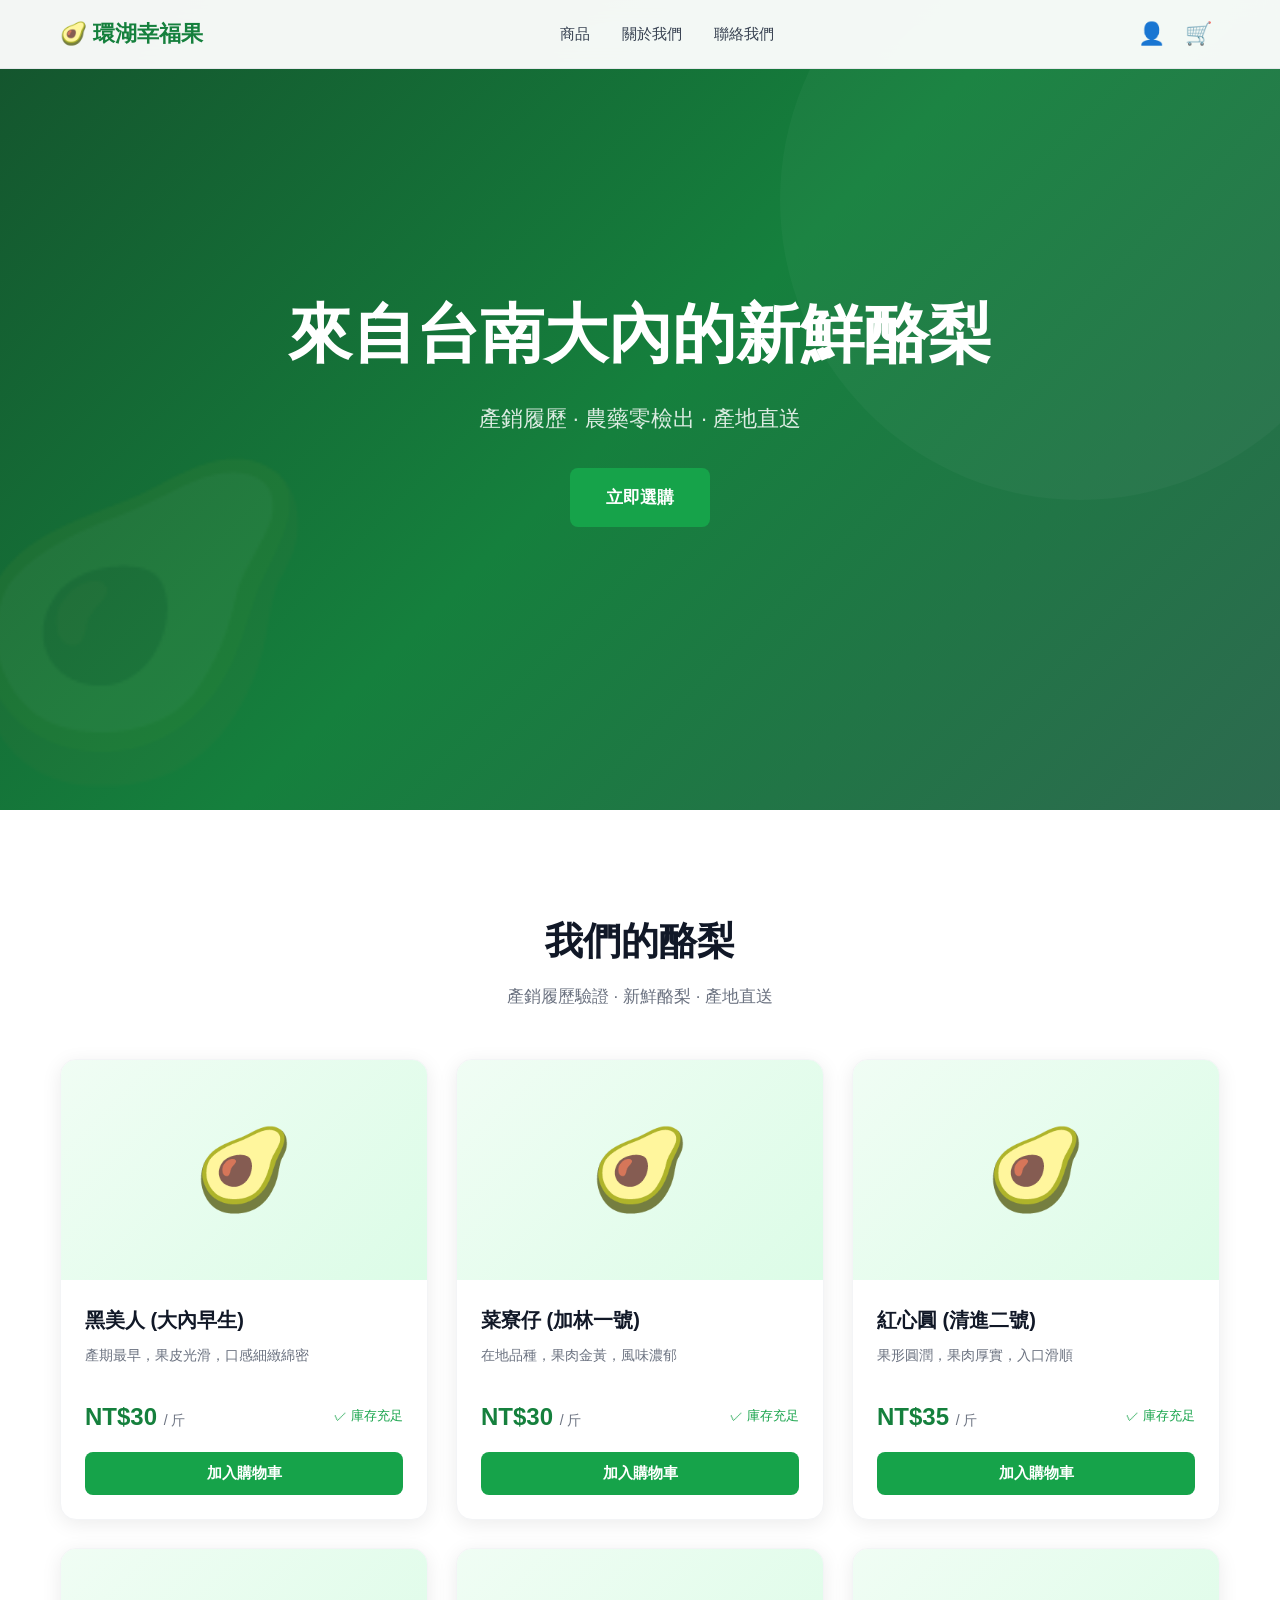
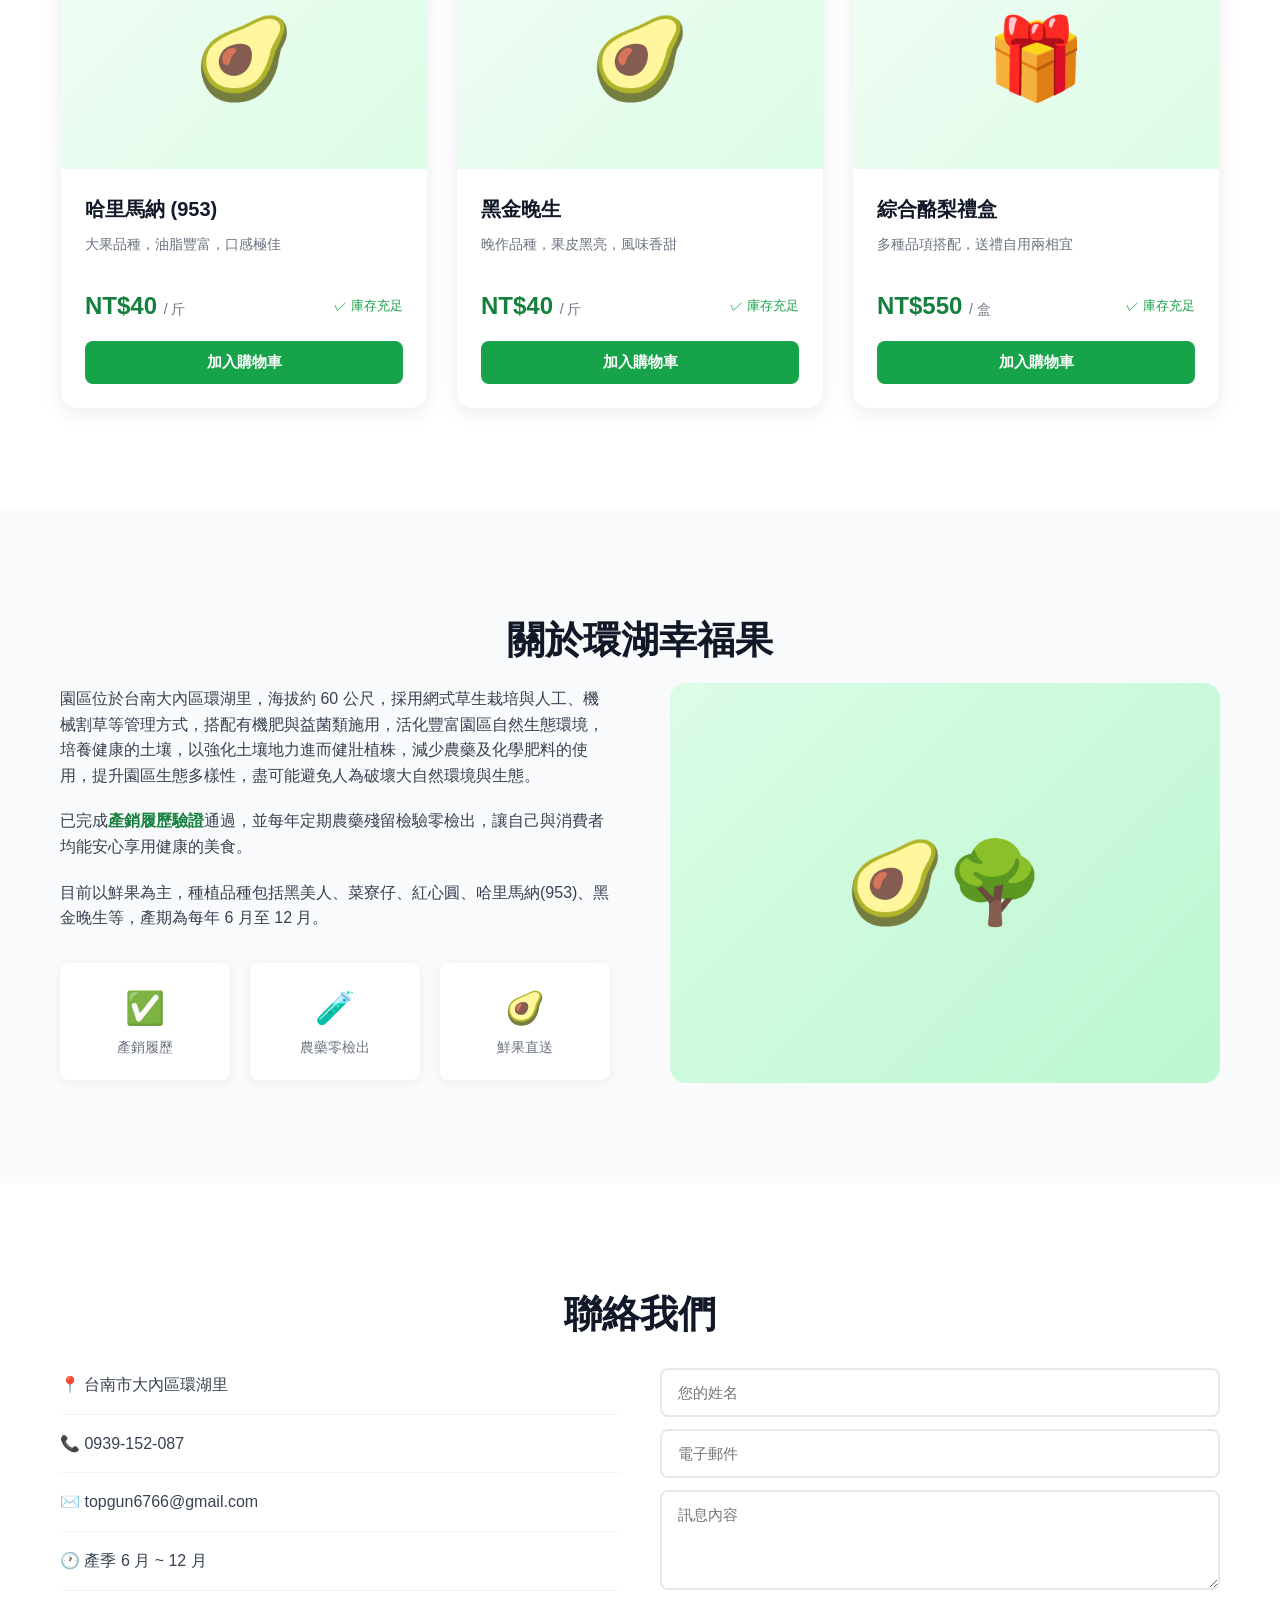
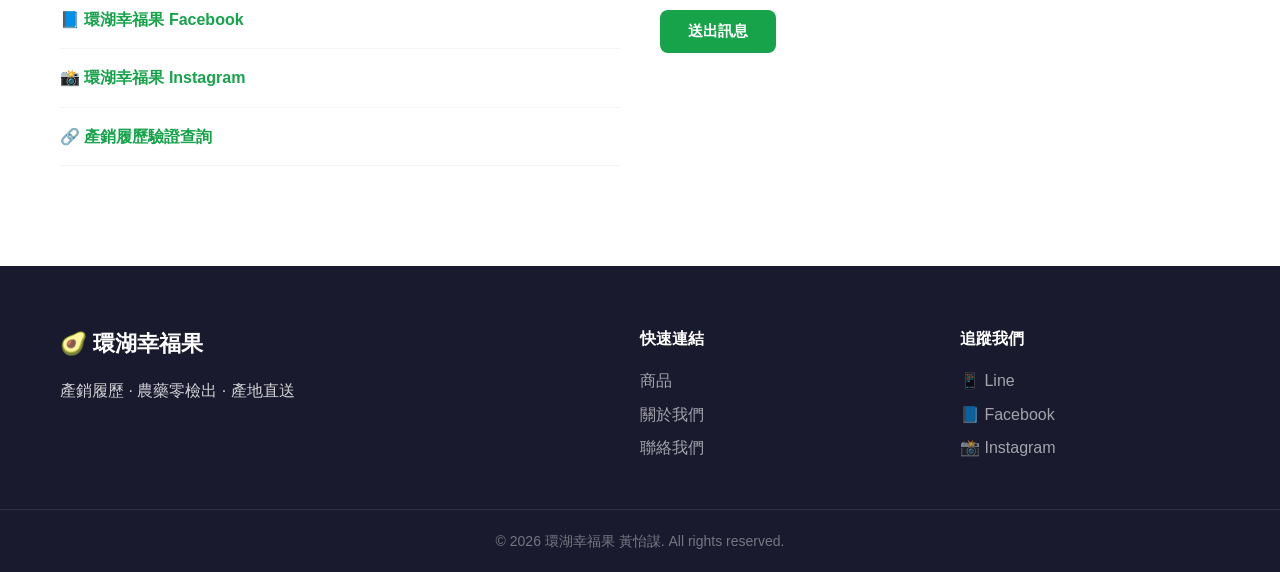
==== index.html @ c6789abb "feat: 更新農場介紹、商品、聯絡資訊" ====
<!DOCTYPE html>
<html lang="zh-TW">
<head>
  <meta charset="UTF-8">
  <meta name="viewport" content="width=device-width, initial-scale=1.0">
  <title>🥑 環湖幸福果 - 新鮮酪梨線上訂購</title>
  <link rel="stylesheet" href="css/style.css">
</head>
<body>
  <nav class="navbar">
    <div class="container nav-container">
      <a href="#" class="nav-logo">🥑 環湖幸福果</a>
      <div class="nav-links">
        <a href="#products" class="nav-link">商品</a>
        <a href="#about" class="nav-link">關於我們</a>
        <a href="#contact" class="nav-link">聯絡我們</a>
      </div>
      <div class="nav-actions">
        <button class="btn-icon" id="memberBtn" onclick="toggleMember()">👤</button>
        <button class="btn-icon cart-btn" onclick="toggleCart()">
          🛒 <span class="cart-badge" id="cartBadge">0</span>
        </button>
        <button class="btn-icon" onclick="toggleMobileMenu()" id="menuToggle">☰</button>
      </div>
    </div>
  </nav>

  <header class="hero">
    <div class="hero-overlay"></div>
    <div class="hero-content">
      <h1>來自台南大內的新鮮酪梨</h1>
      <p>產銷履歷 · 農藥零檢出 · 產地直送</p>
      <a href="#products" class="btn btn-primary btn-lg">立即選購</a>
    </div>
  </header>

  <section id="products" class="section">
    <div class="container">
      <h2 class="section-title">我們的酪梨</h2>
      <p class="section-subtitle">產銷履歷驗證 · 新鮮酪梨 · 產地直送</p>
      <div class="product-grid" id="productGrid"></div>
    </div>
  </section>

  <section id="about" class="section bg-light">
    <div class="container">
      <h2 class="section-title">關於環湖幸福果</h2>
      <div class="about-content">
        <div class="about-text">
          <p>園區位於台南大內區環湖里，海拔約 60 公尺，採用網式草生栽培與人工、機械割草等管理方式，搭配有機肥與益菌類施用，活化豐富園區自然生態環境，培養健康的土壤，以強化土壤地力進而健壯植株，減少農藥及化學肥料的使用，提升園區生態多樣性，盡可能避免人為破壞大自然環境與生態。</p>
          <p>已完成<span style="color:var(--green-700);font-weight:700;">產銷履歷驗證</span>通過，並每年定期農藥殘留檢驗零檢出，讓自己與消費者均能安心享用健康的美食。</p>
          <p>目前以鮮果為主，種植品種包括黑美人、菜寮仔、紅心圓、哈里馬納(953)、黑金晚生等，產期為每年 6 月至 12 月。</p>
          <div class="about-stats">
            <div class="stat"><span class="stat-num">✅</span><span>產銷履歷</span></div>
            <div class="stat"><span class="stat-num">🧪</span><span>農藥零檢出</span></div>
            <div class="stat"><span class="stat-num">🥑</span><span>鮮果直送</span></div>
          </div>
        </div>
        <div class="about-image">
          <div class="img-placeholder">🥑🌳</div>
        </div>
      </div>
    </div>
  </section>

  <section id="contact" class="section">
    <div class="container">
      <h2 class="section-title">聯絡我們</h2>
      <div class="contact-grid">
        <div class="contact-info">
          <div class="contact-item">📍 台南市大內區環湖里</div>
          <div class="contact-item">📞 0939-152-087</div>
          <div class="contact-item">✉️ topgun6766@gmail.com</div>
          <div class="contact-item">🕐 產季 6 月 ~ 12 月</div>
          <div class="contact-item">
            📘 <a href="https://www.facebook.com/profile.php?id=100080506146394" target="_blank" style="color:var(--green-600);text-decoration:none;font-weight:600;">環湖幸福果 Facebook</a>
          </div>
          <div class="contact-item">
            📸 <a href="https://www.instagram.com/avo.cado6766/" target="_blank" style="color:var(--green-600);text-decoration:none;font-weight:600;">環湖幸福果 Instagram</a>
          </div>
          <div class="contact-item">
            🔗 <a href="https://qrc.afa.gov.tw/blog/0501006032" target="_blank" style="color:var(--green-600);text-decoration:none;font-weight:600;">產銷履歷驗證查詢</a>
          </div>
        </div>
        <form class="contact-form" id="contactForm">
          <input type="text" placeholder="您的姓名" required>
          <input type="email" placeholder="電子郵件" required>
          <textarea placeholder="訊息內容" rows="4" required></textarea>
          <button type="submit" class="btn btn-primary">送出訊息</button>
        </form>
      </div>
    </div>
  </section>

  <footer class="footer">
    <div class="container footer-content">
      <div class="footer-brand">
        <h3>🥑 環湖幸福果</h3>
        <p>產銷履歷 · 農藥零檢出 · 產地直送</p>
      </div>
      <div class="footer-links">
        <h4>快速連結</h4>
        <a href="#products">商品</a>
        <a href="#about">關於我們</a>
        <a href="#contact">聯絡我們</a>
      </div>
      <div class="footer-social">
        <h4>追蹤我們</h4>
        <div class="social-links">
          <a href="#">📱 Line</a>
          <a href="https://www.facebook.com/profile.php?id=100080506146394" target="_blank">📘 Facebook</a>
          <a href="https://www.instagram.com/avo.cado6766/" target="_blank">📸 Instagram</a>
        </div>
      </div>
    </div>
    <div class="footer-bottom">
      <p>&copy; 2026 環湖幸福果 黃怡謀. All rights reserved.</p>
    </div>
  </footer>

  <div class="modal-overlay" id="memberModal">
    <div class="modal">
      <button class="modal-close" onclick="toggleMember()">✕</button>
      <div class="modal-tabs">
        <button class="tab-btn active" data-tab="login" onclick="switchTab('login')">登入</button>
        <button class="tab-btn" data-tab="register" onclick="switchTab('register')">註冊</button>
      </div>
      <form id="loginForm" class="tab-content active" onsubmit="handleLogin(event)">
        <h3>會員登入</h3>
        <input type="email" placeholder="電子郵件" required>
        <input type="password" placeholder="密碼" required>
        <button type="submit" class="btn btn-primary">登入</button>
      </form>
      <form id="registerForm" class="tab-content" onsubmit="handleRegister(event)">
        <h3>註冊新會員</h3>
        <input type="text" placeholder="暱稱" required>
        <input type="email" placeholder="電子郵件" required>
        <input type="password" placeholder="密碼 (至少 6 碼)" minlength="6" required>
        <input type="password" placeholder="確認密碼" required>
        <button type="submit" class="btn btn-primary">註冊</button>
      </form>
    </div>
  </div>

  <div class="modal-overlay" id="cartModal">
    <div class="modal modal-lg">
      <button class="modal-close" onclick="toggleCart()">✕</button>
      <h2>🛒 購物車</h2>
      <div id="cartContent">
        <div class="cart-empty">購物車是空的，快去選購吧！</div>
      </div>
    </div>
  </div>

  <div class="modal-overlay" id="checkoutModal">
    <div class="modal modal-lg">
      <button class="modal-close" onclick="toggleCheckout()">✕</button>
      <h2>📋 填寫訂購資料</h2>
      <form id="checkoutForm" onsubmit="handleCheckout(event)">
        <div class="form-group">
          <label>收件人姓名</label>
          <input type="text" id="checkoutName" required>
        </div>
        <div class="form-group">
          <label>聯絡電話</label>
          <input type="tel" id="checkoutPhone" required>
        </div>
        <div class="form-group">
          <label>電子郵件</label>
          <input type="email" id="checkoutEmail" required>
        </div>
        <div class="form-group">
          <label>收件地址</label>
          <input type="text" id="checkoutAddress" required>
        </div>
        <div class="form-group">
          <label>配送備註</label>
          <textarea id="checkoutNote" rows="3" placeholder="例如：希望上午送達、管理室代收等"></textarea>
        </div>
        <div class="form-group">
          <label>付款方式</label>
          <select id="checkoutPayment" required>
            <option value="">請選擇付款方式</option>
            <option value="linepay">Line Pay</option>
            <option value="credit">信用卡</option>
            <option value="transfer">銀行轉帳</option>
            <option value="cod">貨到付款</option>
          </select>
        </div>
        <div class="checkout-summary" id="checkoutSummary"></div>
        <button type="submit" class="btn btn-primary btn-lg" style="width:100%">確認訂單</button>
      </form>
    </div>
  </div>

  <div class="modal-overlay" id="orderModal">
    <div class="modal modal-lg">
      <button class="modal-close" onclick="toggleOrders()">✕</button>
      <h2>📦 我的訂單</h2>
      <div id="orderList"></div>
    </div>
  </div>

  <div class="toast" id="toast"></div>

  <script src="js/app.js"></script>
</body>
</html>
---- css/style.css ----
* {
  margin: 0;
  padding: 0;
  box-sizing: border-box;
}

:root {
  --green-50: #f0fdf4;
  --green-100: #dcfce7;
  --green-200: #bbf7d0;
  --green-500: #22c55e;
  --green-600: #16a34a;
  --green-700: #15803d;
  --green-800: #166534;
  --green-900: #14532d;
  --dark: #1a1a2e;
  --gray-50: #f9fafb;
  --gray-100: #f3f4f6;
  --gray-200: #e5e7eb;
  --gray-300: #d1d5db;
  --gray-500: #6b7280;
  --gray-700: #374151;
  --gray-900: #111827;
  --white: #ffffff;
  --shadow: 0 4px 20px rgba(0,0,0,0.08);
  --shadow-lg: 0 10px 40px rgba(0,0,0,0.12);
  --radius: 16px;
  --radius-sm: 8px;
}

html { scroll-behavior: smooth; }

body {
  font-family: -apple-system, BlinkMacSystemFont, "Segoe UI", Roboto, sans-serif;
  color: var(--gray-900);
  line-height: 1.6;
  background: var(--white);
}

.container { max-width: 1200px; margin: 0 auto; padding: 0 20px; }

.btn {
  display: inline-flex;
  align-items: center;
  justify-content: center;
  gap: 8px;
  padding: 12px 28px;
  border: none;
  border-radius: var(--radius-sm);
  font-size: 15px;
  font-weight: 600;
  cursor: pointer;
  transition: all 0.2s;
  text-decoration: none;
}

.btn-primary {
  background: var(--green-600);
  color: var(--white);
}

.btn-primary:hover {
  background: var(--green-700);
  transform: translateY(-1px);
  box-shadow: 0 4px 12px rgba(22,163,74,0.3);
}

.btn-lg { padding: 16px 36px; font-size: 17px; }
.btn-sm { padding: 8px 16px; font-size: 13px; }
.btn-outline { background: transparent; border: 2px solid var(--green-600); color: var(--green-600); }
.btn-outline:hover { background: var(--green-600); color: var(--white); }
.btn-icon { background: none; border: none; font-size: 22px; cursor: pointer; padding: 8px; position: relative; }

.navbar {
  position: fixed;
  top: 0;
  width: 100%;
  background: rgba(255,255,255,0.95);
  backdrop-filter: blur(10px);
  z-index: 1000;
  border-bottom: 1px solid var(--gray-200);
}

.nav-container {
  display: flex;
  align-items: center;
  justify-content: space-between;
  height: 68px;
}

.nav-logo { font-size: 22px; font-weight: 800; color: var(--green-700); text-decoration: none; }

.nav-links { display: flex; gap: 32px; }

.nav-link {
  color: var(--gray-700);
  text-decoration: none;
  font-weight: 500;
  font-size: 15px;
  transition: color 0.2s;
}

.nav-link:hover { color: var(--green-600); }

.nav-actions { display: flex; gap: 4px; align-items: center; }

.cart-badge {
  position: absolute;
  top: 0;
  right: 0;
  background: #ef4444;
  color: white;
  font-size: 11px;
  font-weight: 700;
  width: 18px;
  height: 18px;
  border-radius: 50%;
  display: flex;
  align-items: center;
  justify-content: center;
}

#menuToggle { display: none; }

.hero {
  min-height: 90vh;
  background: linear-gradient(135deg, var(--green-900) 0%, var(--green-700) 50%, #2d6a4f 100%);
  display: flex;
  align-items: center;
  justify-content: center;
  text-align: center;
  position: relative;
  overflow: hidden;
}

.hero::before {
  content: '';
  position: absolute;
  width: 600px;
  height: 600px;
  border-radius: 50%;
  background: rgba(255,255,255,0.03);
  top: -100px;
  right: -100px;
}

.hero::after {
  content: '🥑';
  position: absolute;
  font-size: 300px;
  opacity: 0.06;
  bottom: -50px;
  left: -50px;
}

.hero-content {
  position: relative;
  z-index: 1;
  padding: 20px;
}

.hero-content h1 {
  font-size: clamp(36px, 5vw, 64px);
  color: var(--white);
  margin-bottom: 16px;
  font-weight: 800;
}

.hero-content p {
  font-size: clamp(16px, 2vw, 22px);
  color: rgba(255,255,255,0.85);
  margin-bottom: 32px;
}

.section { padding: 100px 0; }
.bg-light { background: var(--gray-50); }

.section-title {
  font-size: clamp(28px, 3vw, 40px);
  text-align: center;
  margin-bottom: 12px;
  color: var(--gray-900);
}

.section-subtitle {
  text-align: center;
  color: var(--gray-500);
  font-size: 17px;
  margin-bottom: 48px;
}

.product-grid {
  display: grid;
  grid-template-columns: repeat(auto-fill, minmax(280px, 1fr));
  gap: 28px;
}

.product-card {
  background: var(--white);
  border-radius: var(--radius);
  overflow: hidden;
  box-shadow: var(--shadow);
  transition: all 0.3s;
  border: 1px solid var(--gray-100);
}

.product-card:hover {
  transform: translateY(-6px);
  box-shadow: var(--shadow-lg);
}

.product-image {
  height: 220px;
  display: flex;
  align-items: center;
  justify-content: center;
  font-size: 80px;
  background: linear-gradient(135deg, var(--green-50), var(--green-100));
}

.product-info { padding: 24px; }

.product-name {
  font-size: 20px;
  font-weight: 700;
  margin-bottom: 8px;
}

.product-desc {
  color: var(--gray-500);
  font-size: 14px;
  margin-bottom: 12px;
  min-height: 42px;
}

.product-meta {
  display: flex;
  justify-content: space-between;
  align-items: center;
  margin-bottom: 16px;
}

.product-price {
  font-size: 24px;
  font-weight: 800;
  color: var(--green-700);
}

.product-price small { font-size: 14px; font-weight: 400; color: var(--gray-500); }

.product-stock {
  font-size: 13px;
  color: var(--gray-500);
}

.product-stock.in-stock { color: var(--green-600); }
.product-stock.low-stock { color: #f59e0b; }
.product-stock.out-of-stock { color: #ef4444; }

.about-content {
  display: grid;
  grid-template-columns: 1fr 1fr;
  gap: 60px;
  align-items: center;
}

.about-text p { font-size: 16px; color: var(--gray-700); margin-bottom: 20px; }

.about-stats {
  display: grid;
  grid-template-columns: repeat(3, 1fr);
  gap: 20px;
  margin-top: 32px;
}

.stat {
  text-align: center;
  padding: 20px;
  background: var(--white);
  border-radius: var(--radius-sm);
  box-shadow: 0 2px 8px rgba(0,0,0,0.06);
}

.stat-num {
  display: block;
  font-size: 32px;
  font-weight: 800;
  color: var(--green-600);
}

.stat span:last-child { font-size: 14px; color: var(--gray-500); }

.img-placeholder {
  width: 100%;
  height: 400px;
  background: linear-gradient(135deg, var(--green-100), var(--green-200));
  border-radius: var(--radius);
  display: flex;
  align-items: center;
  justify-content: center;
  font-size: 80px;
}

.contact-grid {
  display: grid;
  grid-template-columns: 1fr 1fr;
  gap: 40px;
}

.contact-item {
  padding: 16px 0;
  font-size: 16px;
  color: var(--gray-700);
  border-bottom: 1px solid var(--gray-100);
}

.contact-form input, .contact-form textarea, .form-group input, .form-group textarea, .form-group select {
  width: 100%;
  padding: 14px 16px;
  border: 2px solid var(--gray-200);
  border-radius: var(--radius-sm);
  font-size: 15px;
  transition: border-color 0.2s;
  font-family: inherit;
}

.contact-form input:focus, .contact-form textarea:focus,
.form-group input:focus, .form-group textarea:focus, .form-group select:focus {
  outline: none;
  border-color: var(--green-500);
}

.contact-form .btn, .contact-form input, .contact-form textarea { margin-top: 12px; }

.footer {
  background: var(--dark);
  color: rgba(255,255,255,0.8);
  padding: 60px 0 0;
}

.footer-content {
  display: grid;
  grid-template-columns: 2fr 1fr 1fr;
  gap: 60px;
  padding-bottom: 40px;
}

.footer h3, .footer h4 { color: var(--white); margin-bottom: 16px; }
.footer-brand h3 { font-size: 22px; }
.footer-links a, .social-links a {
  display: block;
  color: rgba(255,255,255,0.6);
  text-decoration: none;
  margin-bottom: 8px;
  transition: color 0.2s;
}
.footer-links a:hover, .social-links a:hover { color: var(--green-400); }

.footer-bottom {
  border-top: 1px solid rgba(255,255,255,0.1);
  padding: 20px 0;
  text-align: center;
  font-size: 14px;
  color: rgba(255,255,255,0.4);
}

.modal-overlay {
  display: none;
  position: fixed;
  inset: 0;
  background: rgba(0,0,0,0.5);
  z-index: 2000;
  align-items: center;
  justify-content: center;
  padding: 20px;
  backdrop-filter: blur(4px);
}

.modal-overlay.active { display: flex; }

.modal {
  background: var(--white);
  border-radius: var(--radius);
  padding: 40px;
  width: 100%;
  max-width: 440px;
  position: relative;
  max-height: 90vh;
  overflow-y: auto;
  animation: modalIn 0.3s ease;
}

.modal-lg { max-width: 600px; }

@keyframes modalIn {
  from { opacity: 0; transform: scale(0.95) translateY(20px); }
  to { opacity: 1; transform: scale(1) translateY(0); }
}

.modal-close {
  position: absolute;
  top: 16px;
  right: 16px;
  background: none;
  border: none;
  font-size: 20px;
  cursor: pointer;
  color: var(--gray-500);
  padding: 8px;
}

.modal-tabs { display: flex; gap: 0; margin-bottom: 24px; border-bottom: 2px solid var(--gray-200); }

.tab-btn {
  flex: 1;
  padding: 12px;
  border: none;
  background: none;
  font-size: 15px;
  font-weight: 600;
  color: var(--gray-500);
  cursor: pointer;
  transition: all 0.2s;
}

.tab-btn.active { color: var(--green-600); box-shadow: inset 0 -2px 0 var(--green-600); }

.tab-content { display: none; }
.tab-content.active { display: block; }
.tab-content h3 { margin-bottom: 20px; }
.tab-content input { width: 100%; padding: 12px 16px; margin-bottom: 12px; border: 2px solid var(--gray-200); border-radius: var(--radius-sm); font-size: 15px; }
.tab-content input:focus { outline: none; border-color: var(--green-500); }
.tab-content .btn { width: 100%; margin-top: 8px; }

.cart-item {
  display: flex;
  align-items: center;
  gap: 16px;
  padding: 16px 0;
  border-bottom: 1px solid var(--gray-100);
}

.cart-item-emoji { font-size: 36px; }

.cart-item-info { flex: 1; }

.cart-item-name { font-weight: 600; font-size: 16px; }

.cart-item-price { color: var(--green-700); font-weight: 700; }

.cart-item-actions {
  display: flex;
  align-items: center;
  gap: 8px;
}

.qty-btn {
  width: 32px;
  height: 32px;
  border: 1px solid var(--gray-200);
  background: var(--white);
  border-radius: 50%;
  font-size: 16px;
  cursor: pointer;
  display: flex;
  align-items: center;
  justify-content: center;
  transition: all 0.2s;
}

.qty-btn:hover { background: var(--gray-100); }

.qty-num { font-weight: 600; width: 32px; text-align: center; }

.cart-total {
  display: flex;
  justify-content: space-between;
  align-items: center;
  padding: 20px 0;
  font-size: 20px;
  font-weight: 700;
}

.cart-total span:last-child { color: var(--green-700); }

.cart-empty {
  text-align: center;
  padding: 60px 20px;
  color: var(--gray-500);
  font-size: 17px;
}

#cartContent .btn { width: 100%; margin-top: 12px; }

.form-group { margin-bottom: 16px; }
.form-group label { display: block; margin-bottom: 6px; font-weight: 600; font-size: 14px; color: var(--gray-700); }

.checkout-summary {
  background: var(--gray-50);
  padding: 20px;
  border-radius: var(--radius-sm);
  margin: 20px 0;
}

.checkout-summary h4 { margin-bottom: 12px; }

.summary-row {
  display: flex;
  justify-content: space-between;
  padding: 6px 0;
  font-size: 15px;
}

.summary-row.total {
  border-top: 2px solid var(--gray-200);
  margin-top: 8px;
  padding-top: 12px;
  font-weight: 700;
  font-size: 18px;
}

.order-card {
  border: 1px solid var(--gray-200);
  border-radius: var(--radius-sm);
  padding: 20px;
  margin-bottom: 16px;
}

.order-header {
  display: flex;
  justify-content: space-between;
  align-items: center;
  margin-bottom: 12px;
}

.order-id { font-weight: 700; font-size: 14px; color: var(--gray-500); }

.order-status {
  font-size: 13px;
  padding: 4px 12px;
  border-radius: 20px;
  font-weight: 600;
}

.order-status.pending { background: #fef3c7; color: #92400e; }
.order-status.confirmed { background: #dbeafe; color: #1e40af; }
.order-status.shipped { background: #e0e7ff; color: #3730a3; }
.order-status.delivered { background: #dcfce7; color: #166534; }
.order-status.cancelled { background: #fee2e2; color: #991b1b; }

.order-items { font-size: 14px; color: var(--gray-700); margin-bottom: 8px; }
.order-total { font-weight: 700; color: var(--green-700); }
.order-date { font-size: 13px; color: var(--gray-500); }

.toast {
  position: fixed;
  bottom: 30px;
  left: 50%;
  transform: translateX(-50%) translateY(100px);
  background: var(--gray-900);
  color: var(--white);
  padding: 14px 28px;
  border-radius: var(--radius-sm);
  font-size: 15px;
  font-weight: 500;
  z-index: 3000;
  opacity: 0;
  transition: all 0.3s;
  white-space: nowrap;
}

.toast.show {
  opacity: 1;
  transform: translateX(-50%) translateY(0);
}

.user-info {
  display: flex;
  align-items: center;
  gap: 12px;
  margin-bottom: 6px;
}

.user-avatar {
  width: 36px;
  height: 36px;
  border-radius: 50%;
  background: var(--green-100);
  display: flex;
  align-items: center;
  justify-content: center;
  font-size: 18px;
}

.user-name { font-weight: 600; font-size: 14px; }

.user-actions { display: flex; gap: 8px; margin-left: 12px; }

@media (max-width: 768px) {
  .nav-links { display: none; }
  #menuToggle { display: block; }
  .nav-links.open {
    display: flex;
    flex-direction: column;
    position: absolute;
    top: 68px;
    left: 0;
    right: 0;
    background: var(--white);
    padding: 20px;
    border-bottom: 1px solid var(--gray-200);
    box-shadow: var(--shadow);
  }
  .about-content, .contact-grid, .footer-content { grid-template-columns: 1fr; }
  .about-image { order: -1; }
  .img-placeholder { height: 250px; }
  .modal { padding: 24px; }
}
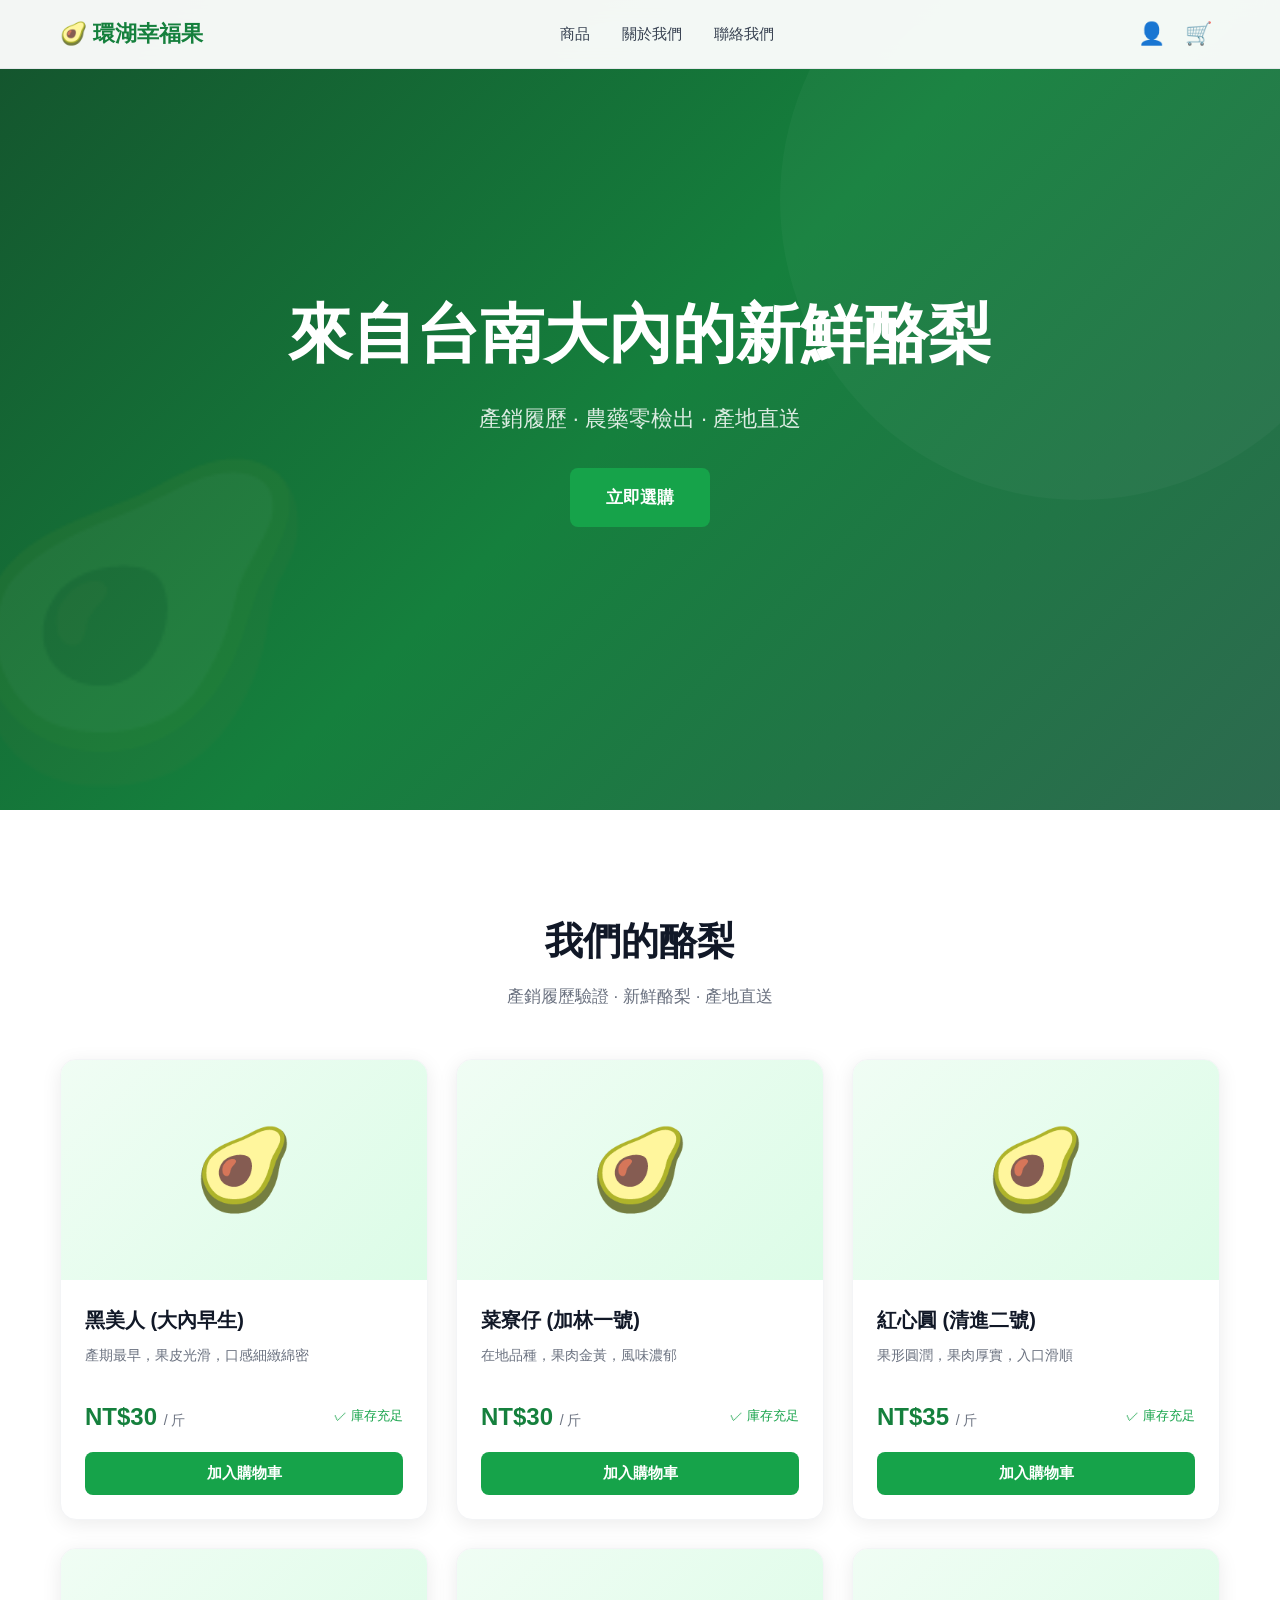
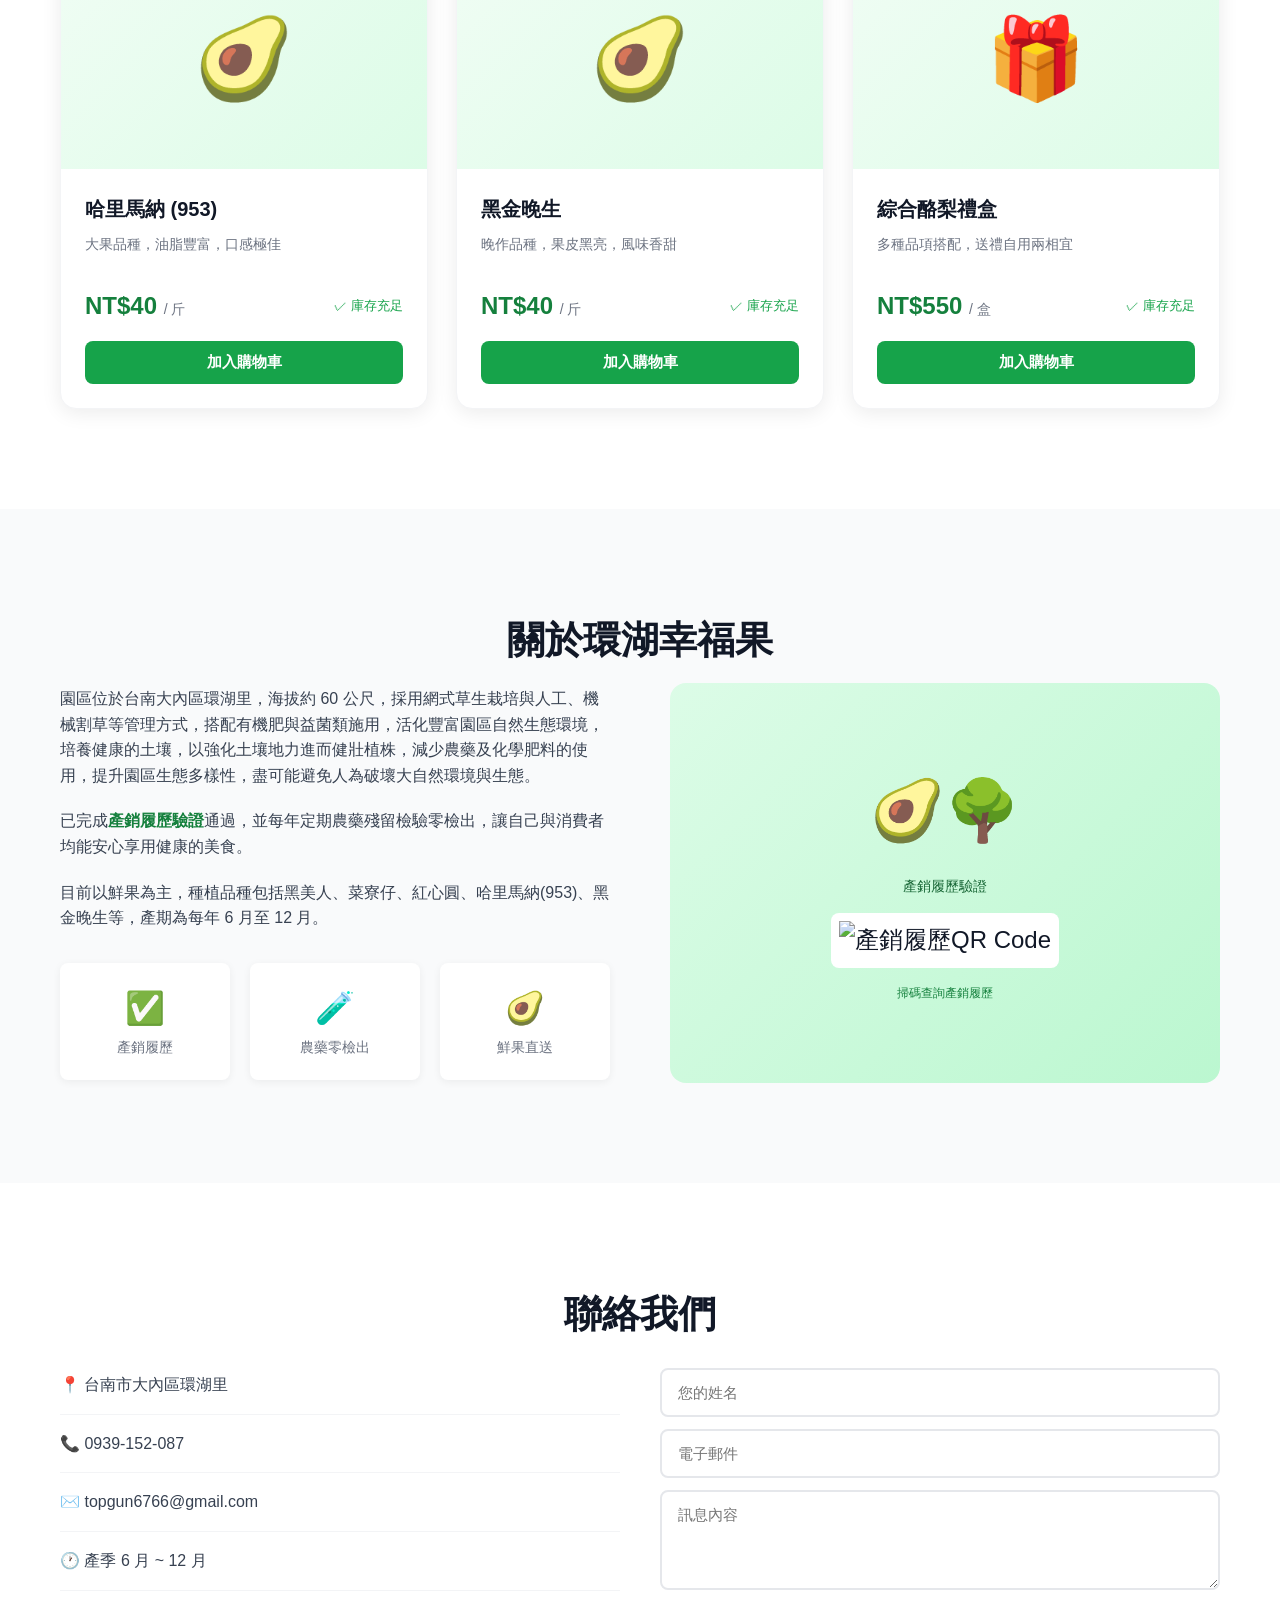
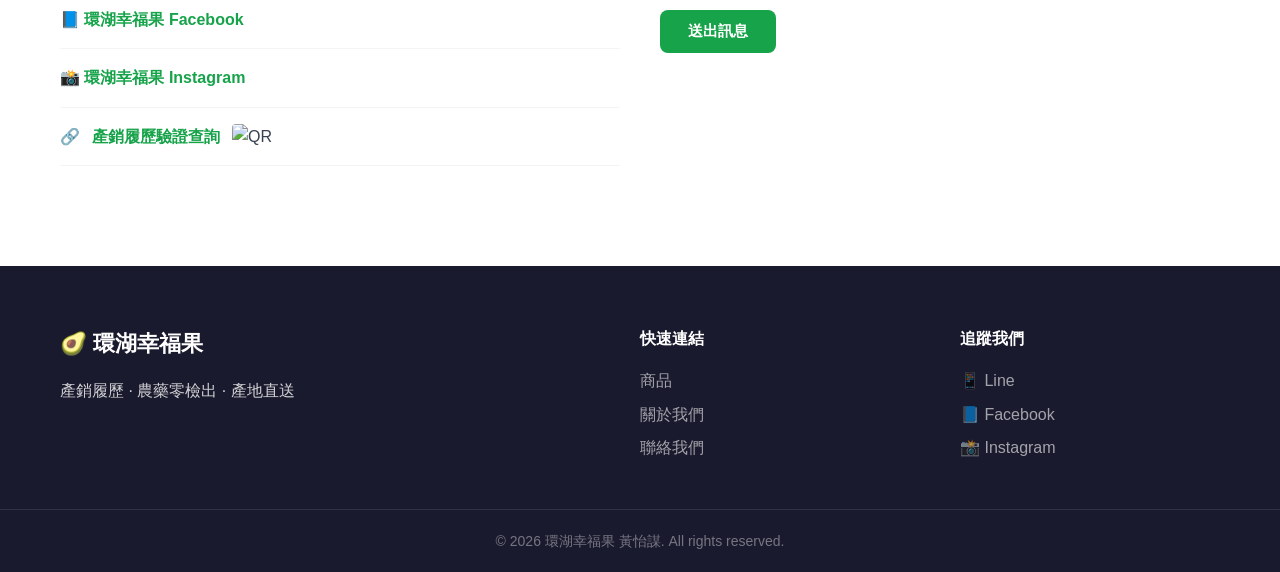
==== commit 91e0ad42: "feat: 加入產銷履歷 QR Code" ====
--- a/index.html
+++ b/index.html
@@ -57,7 +57,12 @@
           </div>
         </div>
         <div class="about-image">
-          <div class="img-placeholder">🥑🌳</div>
+          <div class="img-placeholder" style="flex-direction:column;gap:16px;font-size:24px;text-align:center;padding:20px">
+            <div style="font-size:60px">🥑🌳</div>
+            <div style="font-size:14px;color:var(--green-800)">產銷履歷驗證</div>
+            <img src="https://chart.googleapis.com/chart?cht=qr&chs=180x180&chl=https://qrc.afa.gov.tw/blog/0501006032" alt="產銷履歷QR Code" style="border-radius:8px;background:white;padding:8px">
+            <div style="font-size:12px;color:var(--green-700)">掃碼查詢產銷履歷</div>
+          </div>
         </div>
       </div>
     </div>
@@ -78,8 +83,9 @@
           <div class="contact-item">
             📸 <a href="https://www.instagram.com/avo.cado6766/" target="_blank" style="color:var(--green-600);text-decoration:none;font-weight:600;">環湖幸福果 Instagram</a>
           </div>
-          <div class="contact-item">
+          <div class="contact-item" style="display:flex;align-items:center;gap:12px;flex-wrap:wrap">
             🔗 <a href="https://qrc.afa.gov.tw/blog/0501006032" target="_blank" style="color:var(--green-600);text-decoration:none;font-weight:600;">產銷履歷驗證查詢</a>
+            <img src="https://chart.googleapis.com/chart?cht=qr&chs=60x60&chl=https://qrc.afa.gov.tw/blog/0501006032" alt="QR" style="border-radius:4px">
           </div>
         </div>
         <form class="contact-form" id="contactForm">
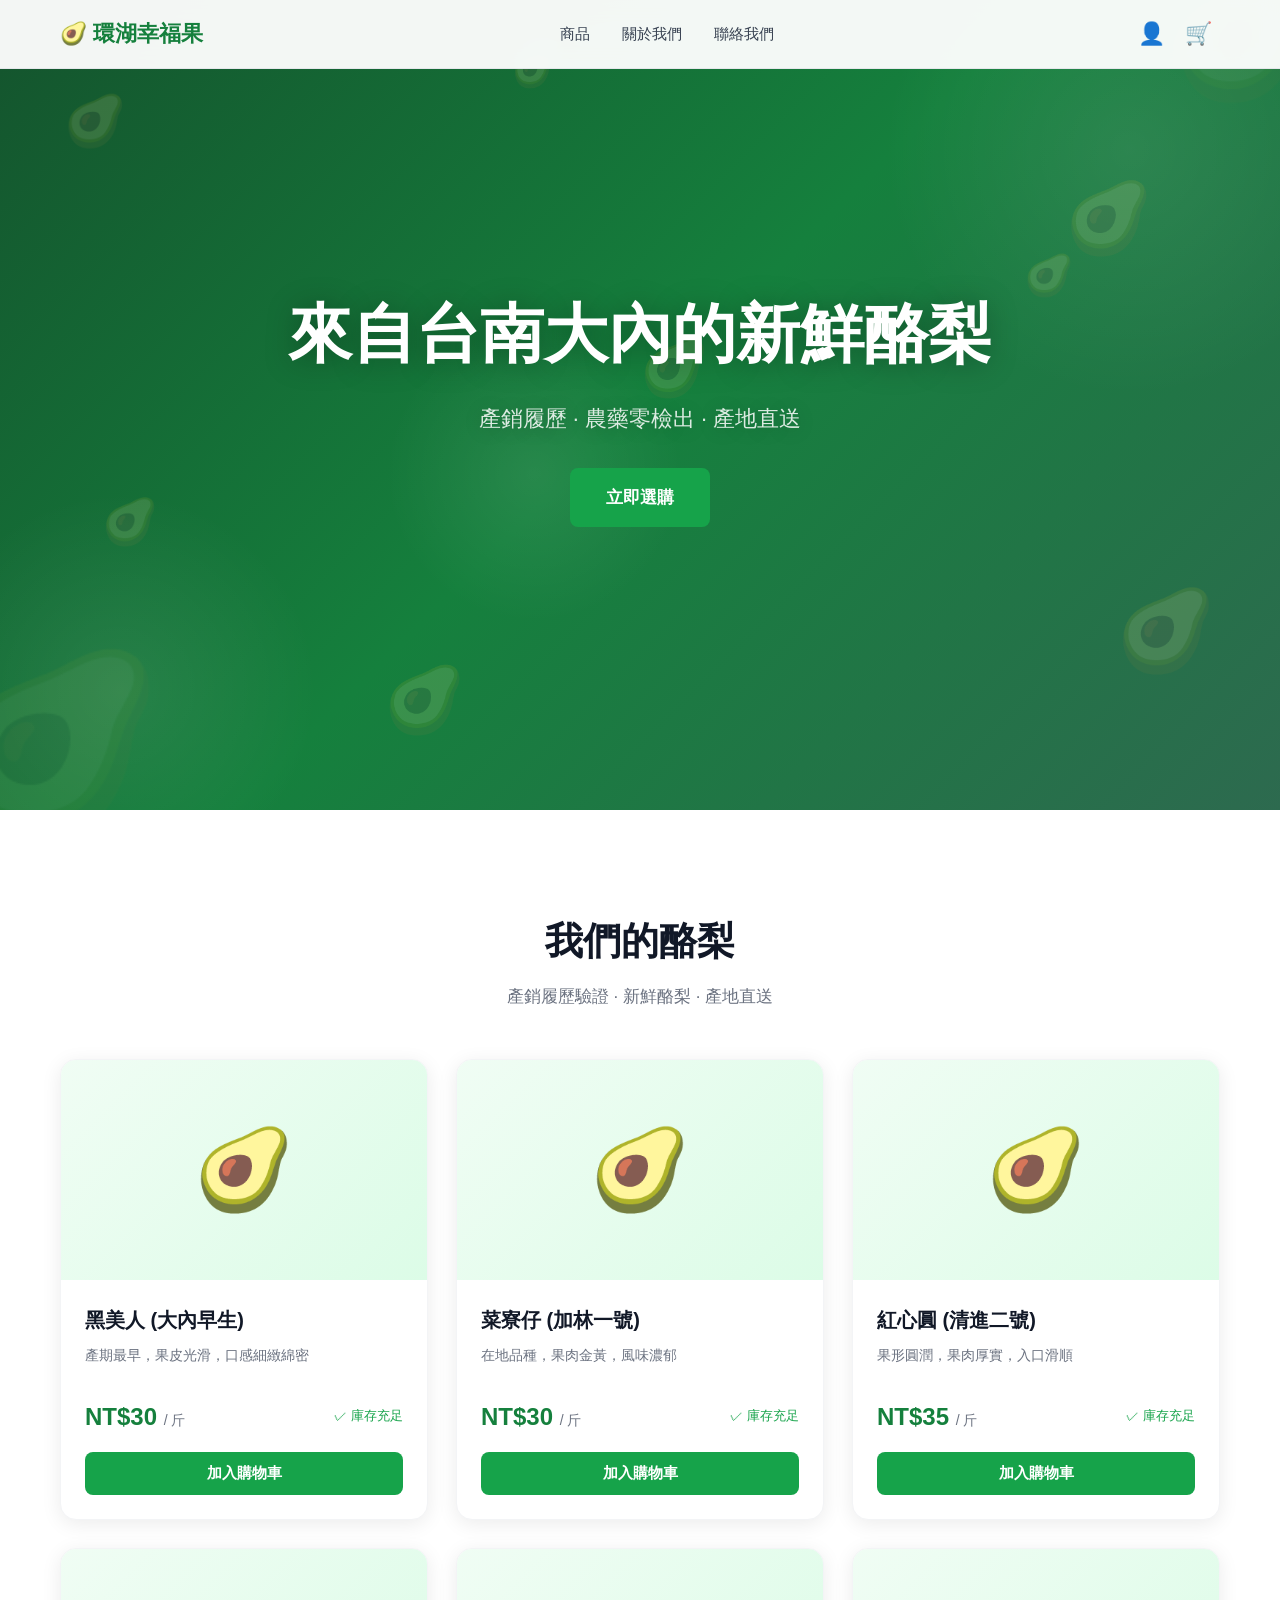
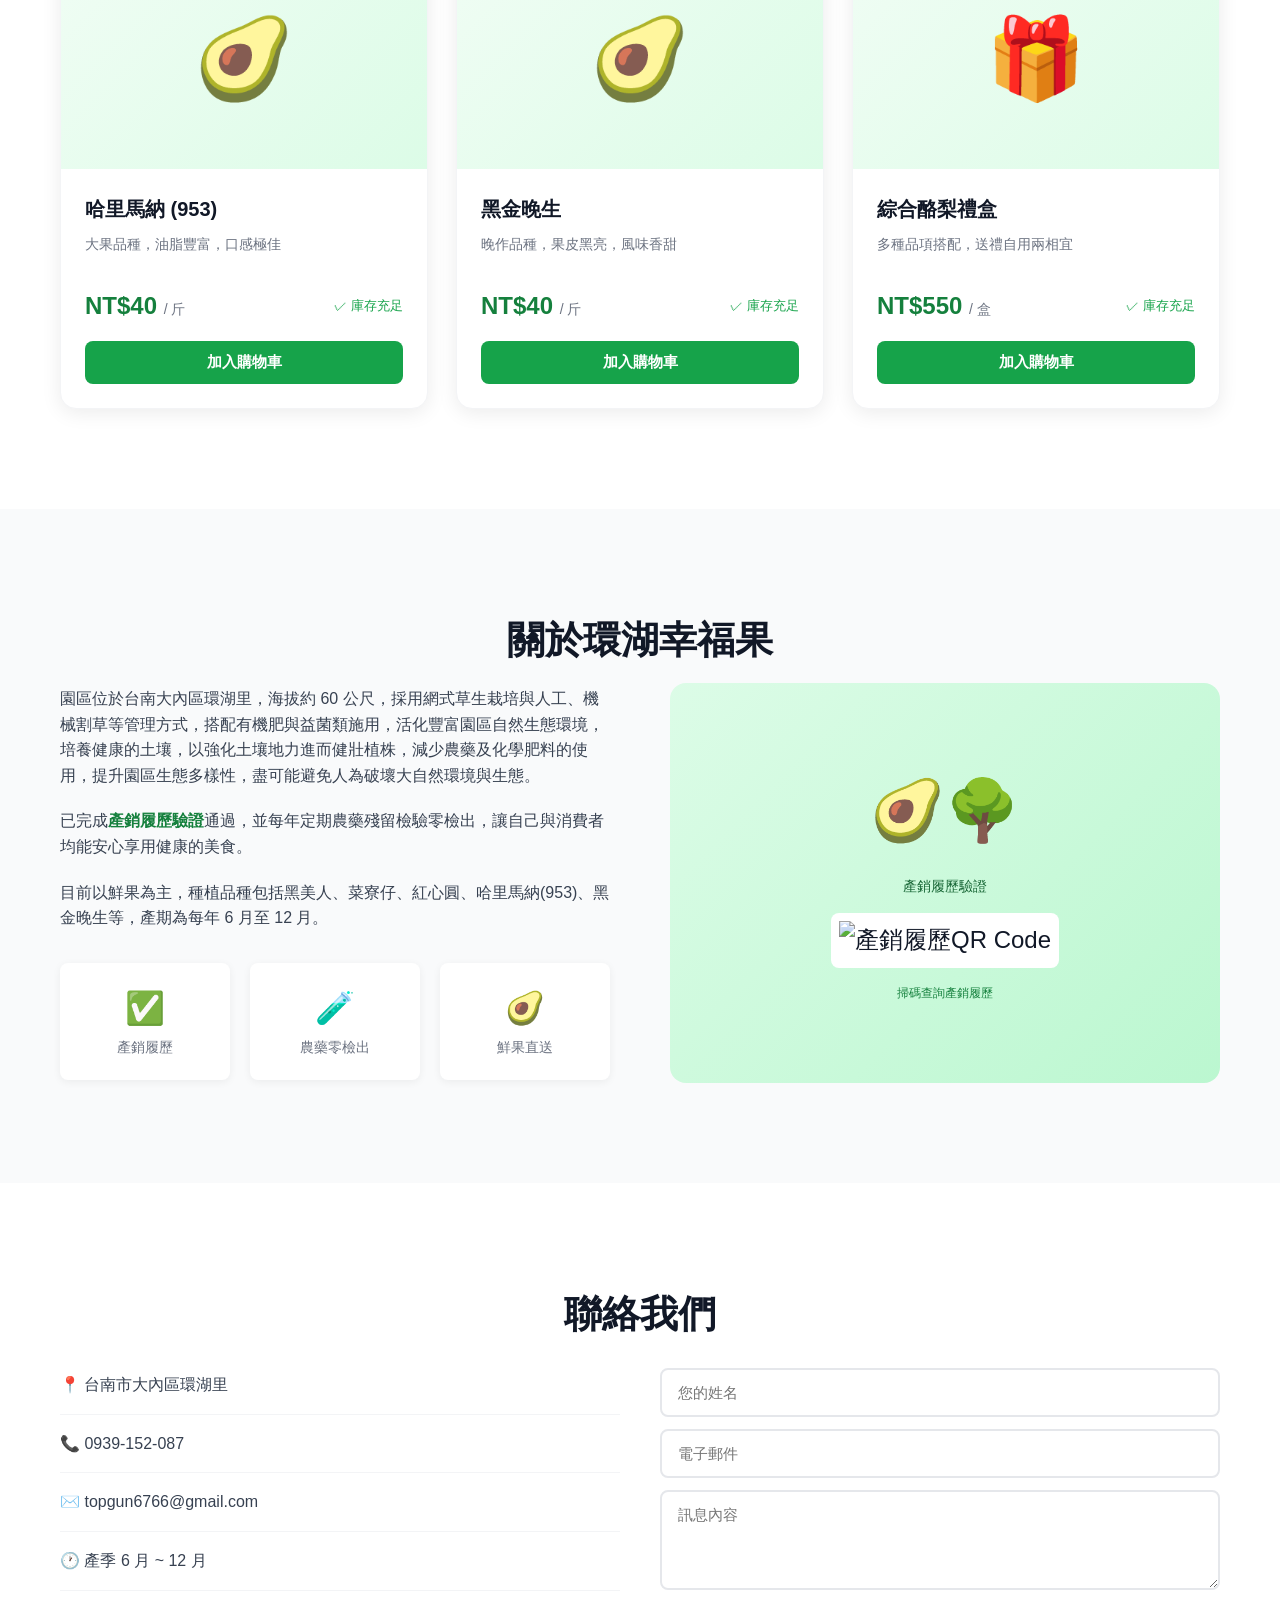
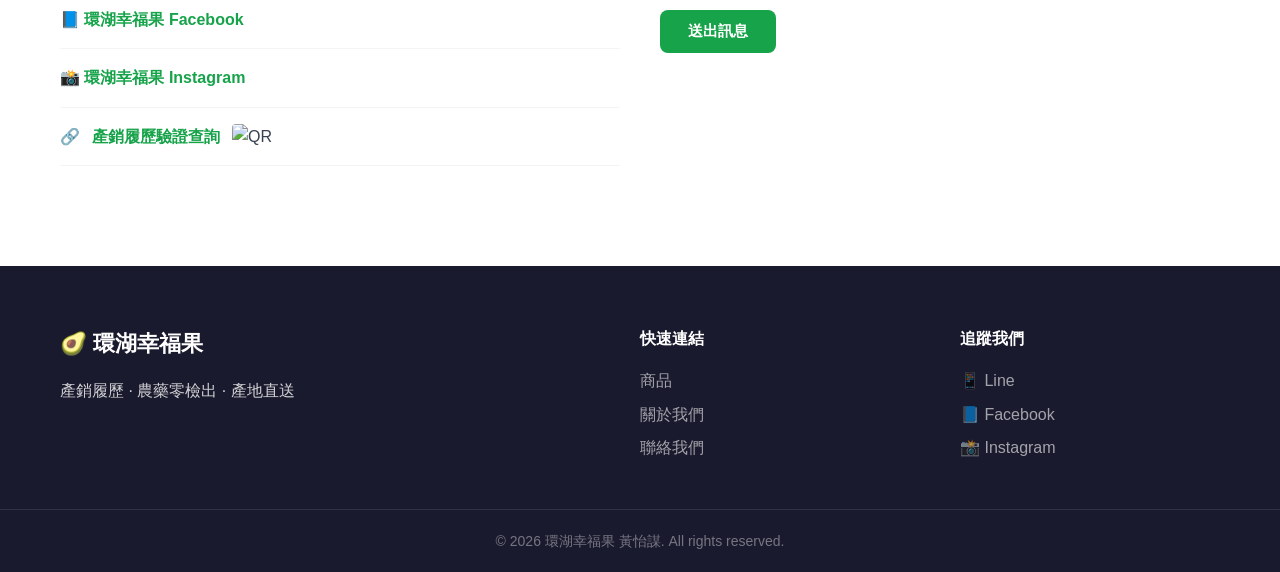
==== commit 6f9283ac: "feat: 主視覺 3D 動畫效果" ====
--- a/index.html
+++ b/index.html
@@ -26,7 +26,21 @@
   </nav>
 
   <header class="hero">
-    <div class="hero-overlay"></div>
+    <div class="hero-scene">
+      <div class="hero-float">🥑</div>
+      <div class="hero-float">🥑</div>
+      <div class="hero-float">🥑</div>
+      <div class="hero-float">🥑</div>
+      <div class="hero-float">🥑</div>
+      <div class="hero-float">🥑</div>
+      <div class="hero-float">🥑</div>
+      <div class="hero-float">🥑</div>
+      <div class="hero-glow"></div>
+      <div class="hero-glow"></div>
+      <div class="hero-glow"></div>
+      <div class="hero-main-avocado" style="bottom:-80px;left:-60px">🥑</div>
+      <div class="hero-main-avocado" style="top:-60px;right:-40px;font-size:120px;animation-duration:15s">🥑</div>
+    </div>
     <div class="hero-content">
       <h1>來自台南大內的新鮮酪梨</h1>
       <p>產銷履歷 · 農藥零檢出 · 產地直送</p>
@@ -60,7 +74,7 @@
           <div class="img-placeholder" style="flex-direction:column;gap:16px;font-size:24px;text-align:center;padding:20px">
             <div style="font-size:60px">🥑🌳</div>
             <div style="font-size:14px;color:var(--green-800)">產銷履歷驗證</div>
-            <img src="https://chart.googleapis.com/chart?cht=qr&chs=180x180&chl=https://qrc.afa.gov.tw/blog/0501006032" alt="產銷履歷QR Code" style="border-radius:8px;background:white;padding:8px">
+            <img src="https://api.qrserver.com/v1/create-qr-code/?size=180x180&data=https://qrc.afa.gov.tw/blog/0501006032" alt="產銷履歷QR Code" style="border-radius:8px;background:white;padding:8px">
             <div style="font-size:12px;color:var(--green-700)">掃碼查詢產銷履歷</div>
           </div>
         </div>
@@ -85,7 +99,7 @@
           </div>
           <div class="contact-item" style="display:flex;align-items:center;gap:12px;flex-wrap:wrap">
             🔗 <a href="https://qrc.afa.gov.tw/blog/0501006032" target="_blank" style="color:var(--green-600);text-decoration:none;font-weight:600;">產銷履歷驗證查詢</a>
-            <img src="https://chart.googleapis.com/chart?cht=qr&chs=60x60&chl=https://qrc.afa.gov.tw/blog/0501006032" alt="QR" style="border-radius:4px">
+            <img src="https://api.qrserver.com/v1/create-qr-code/?size=60x60&data=https://qrc.afa.gov.tw/blog/0501006032" alt="QR" style="border-radius:4px">
           </div>
         </div>
         <form class="contact-form" id="contactForm">
--- a/css/style.css
+++ b/css/style.css
@@ -131,32 +131,83 @@
   text-align: center;
   position: relative;
   overflow: hidden;
-}
-
-.hero::before {
-  content: '';
+  perspective: 800px;
+}
+
+.hero-scene {
   position: absolute;
-  width: 600px;
-  height: 600px;
+  inset: 0;
+  overflow: hidden;
+}
+
+.hero-float {
+  position: absolute;
+  font-size: 60px;
+  animation: float3d 8s ease-in-out infinite;
+  transform-style: preserve-3d;
+  opacity: 0.15;
+  pointer-events: none;
+}
+
+.hero-float:nth-child(1) { top: 10%; left: 5%; font-size: 50px; animation-delay: 0s; animation-duration: 9s; }
+.hero-float:nth-child(2) { top: 20%; right: 10%; font-size: 70px; animation-delay: 1s; animation-duration: 11s; }
+.hero-float:nth-child(3) { top: 60%; left: 8%; font-size: 45px; animation-delay: 2s; animation-duration: 10s; }
+.hero-float:nth-child(4) { top: 70%; right: 5%; font-size: 80px; animation-delay: 0.5s; animation-duration: 12s; }
+.hero-float:nth-child(5) { top: 40%; left: 50%; font-size: 55px; animation-delay: 1.5s; animation-duration: 8s; }
+.hero-float:nth-child(6) { top: 5%; left: 40%; font-size: 35px; animation-delay: 3s; animation-duration: 13s; }
+.hero-float:nth-child(7) { top: 80%; left: 30%; font-size: 65px; animation-delay: 2.5s; animation-duration: 10s; }
+.hero-float:nth-child(8) { top: 30%; left: 80%; font-size: 40px; animation-delay: 4s; animation-duration: 9s; }
+
+@keyframes float3d {
+  0%, 100% { transform: translateY(0) rotateX(0deg) rotateY(0deg) scale(1); }
+  25% { transform: translateY(-30px) rotateX(10deg) rotateY(20deg) scale(1.05); }
+  50% { transform: translateY(-10px) rotateX(-5deg) rotateY(40deg) scale(0.95); }
+  75% { transform: translateY(-40px) rotateX(15deg) rotateY(10deg) scale(1.02); }
+}
+
+.hero-glow {
+  position: absolute;
   border-radius: 50%;
-  background: rgba(255,255,255,0.03);
-  top: -100px;
-  right: -100px;
-}
-
-.hero::after {
-  content: '🥑';
+  background: radial-gradient(circle, rgba(255,255,255,0.08) 0%, transparent 70%);
+  animation: glowPulse 4s ease-in-out infinite;
+  pointer-events: none;
+}
+
+.hero-glow:nth-child(9) { width: 500px; height: 500px; top: -100px; right: -100px; animation-delay: 0s; }
+.hero-glow:nth-child(10) { width: 400px; height: 400px; bottom: -80px; left: -80px; animation-delay: 2s; }
+.hero-glow:nth-child(11) { width: 300px; height: 300px; top: 40%; left: 30%; animation-delay: 1s; }
+
+@keyframes glowPulse {
+  0%, 100% { opacity: 0.3; transform: scale(1); }
+  50% { opacity: 0.6; transform: scale(1.2); }
+}
+
+.hero-main-avocado {
   position: absolute;
-  font-size: 300px;
-  opacity: 0.06;
-  bottom: -50px;
-  left: -50px;
+  font-size: 180px;
+  opacity: 0.07;
+  animation: rotate3d 12s linear infinite;
+  transform-style: preserve-3d;
+  pointer-events: none;
+}
+
+@keyframes rotate3d {
+  0% { transform: rotateX(0deg) rotateY(0deg) rotateZ(0deg); }
+  33% { transform: rotateX(30deg) rotateY(120deg) rotateZ(10deg); }
+  66% { transform: rotateX(-20deg) rotateY(240deg) rotateZ(-5deg); }
+  100% { transform: rotateX(0deg) rotateY(360deg) rotateZ(0deg); }
 }
 
 .hero-content {
   position: relative;
-  z-index: 1;
+  z-index: 2;
   padding: 20px;
+  animation: heroFadeIn 1.5s ease-out;
+}
+
+@keyframes heroFadeIn {
+  from { opacity: 0; transform: translateY(30px) rotateX(-5deg); }
+  to { opacity: 1; transform: translateY(0) rotateX(0deg); }
 }
 
 .hero-content h1 {
@@ -164,12 +215,30 @@
   color: var(--white);
   margin-bottom: 16px;
   font-weight: 800;
+  text-shadow: 0 2px 30px rgba(0,0,0,0.3);
+  animation: textFloat3d 6s ease-in-out infinite;
+  transform-style: preserve-3d;
+}
+
+@keyframes textFloat3d {
+  0%, 100% { transform: translateY(0) scale(1); }
+  50% { transform: translateY(-8px) scale(1.02); }
 }
 
 .hero-content p {
   font-size: clamp(16px, 2vw, 22px);
   color: rgba(255,255,255,0.85);
   margin-bottom: 32px;
+  text-shadow: 0 2px 20px rgba(0,0,0,0.2);
+}
+
+.hero-content .btn {
+  animation: btnEntrance 1s ease-out 0.5s both;
+}
+
+@keyframes btnEntrance {
+  from { opacity: 0; transform: translateY(20px); }
+  to { opacity: 1; transform: translateY(0); }
 }
 
 .section { padding: 100px 0; }
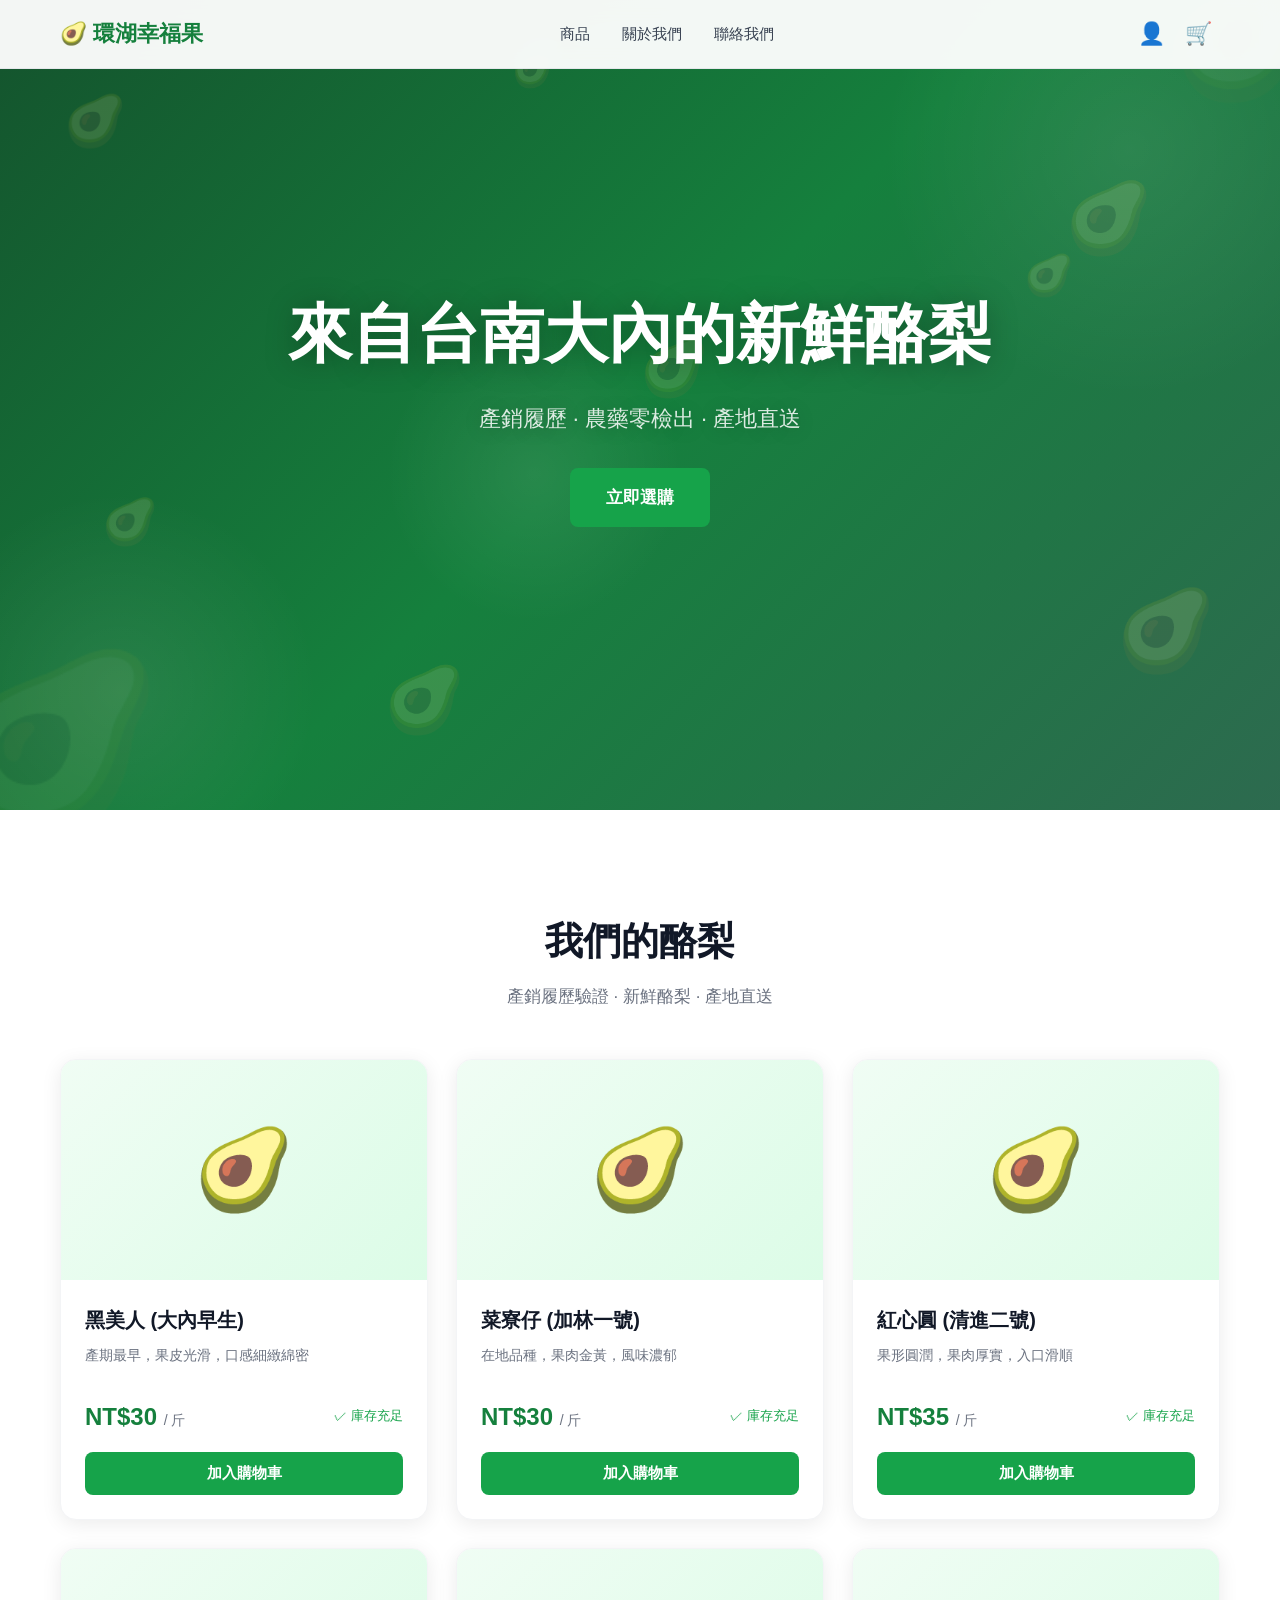
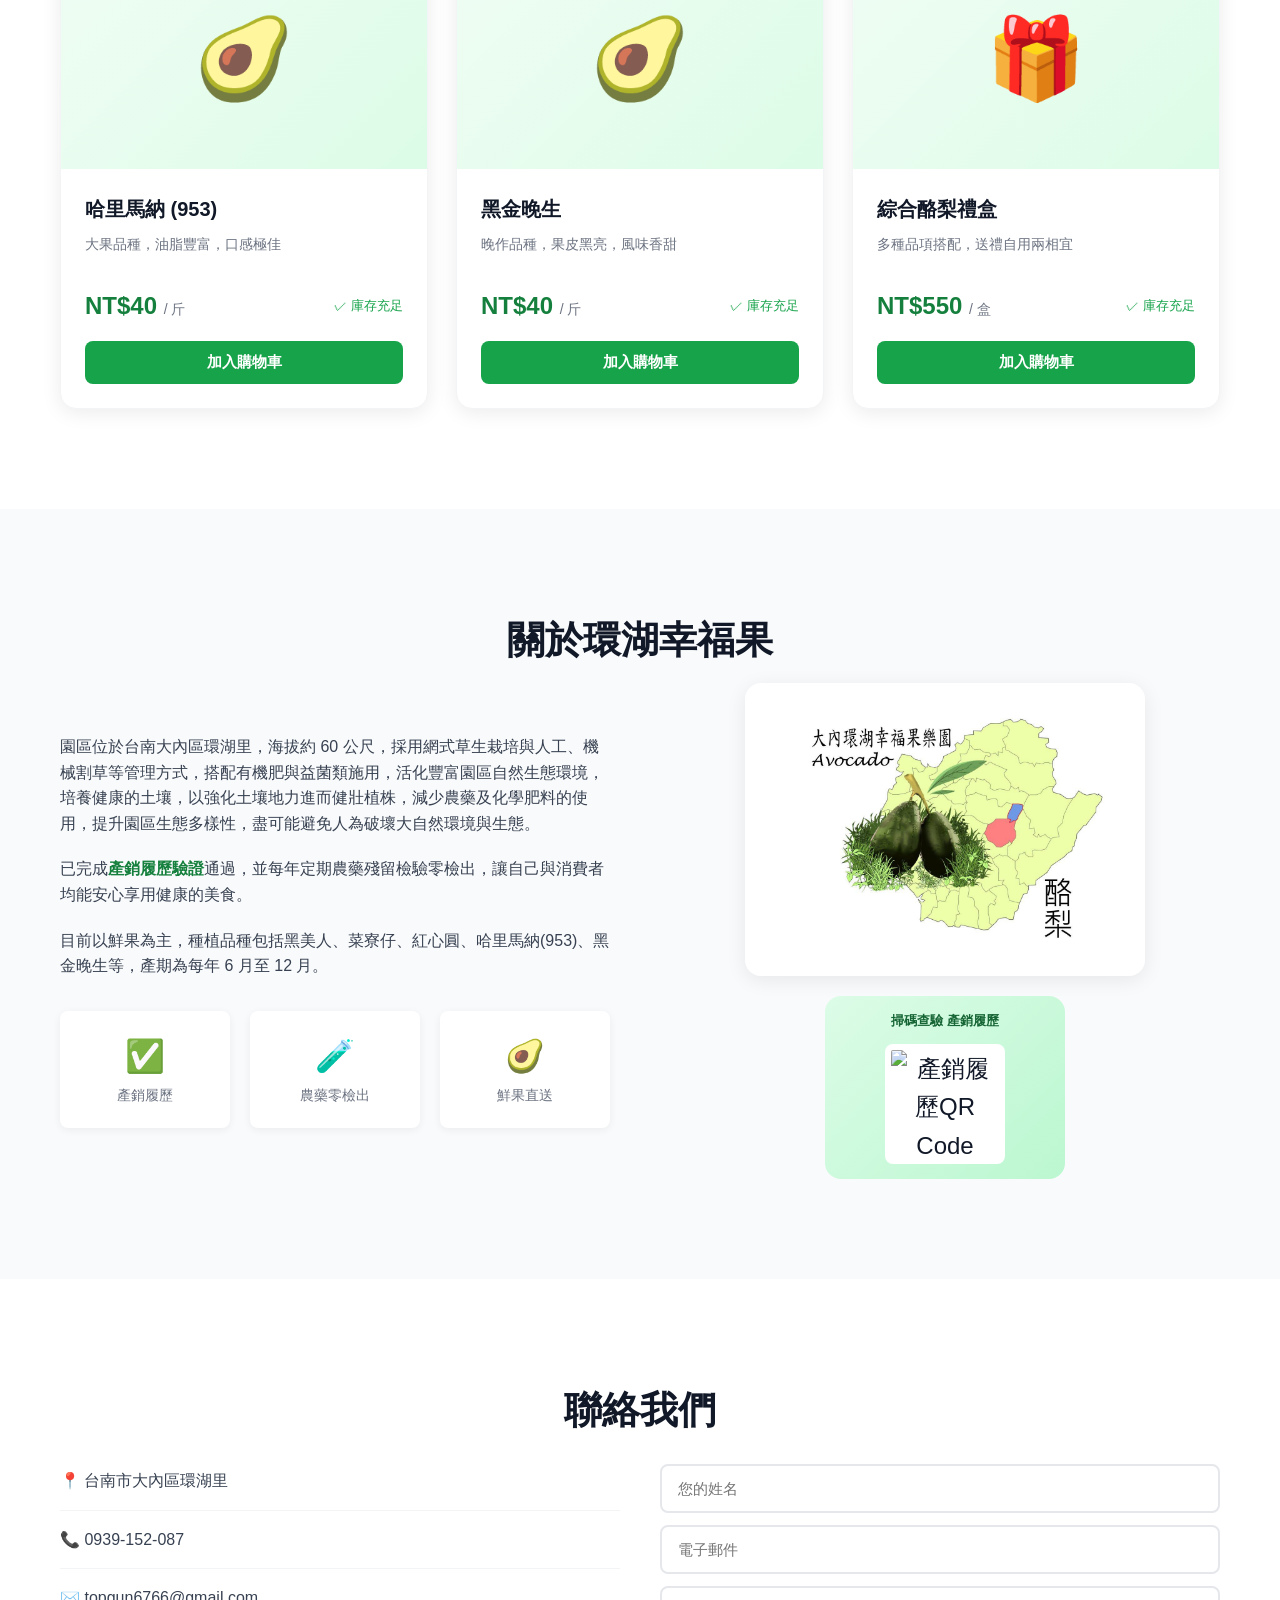
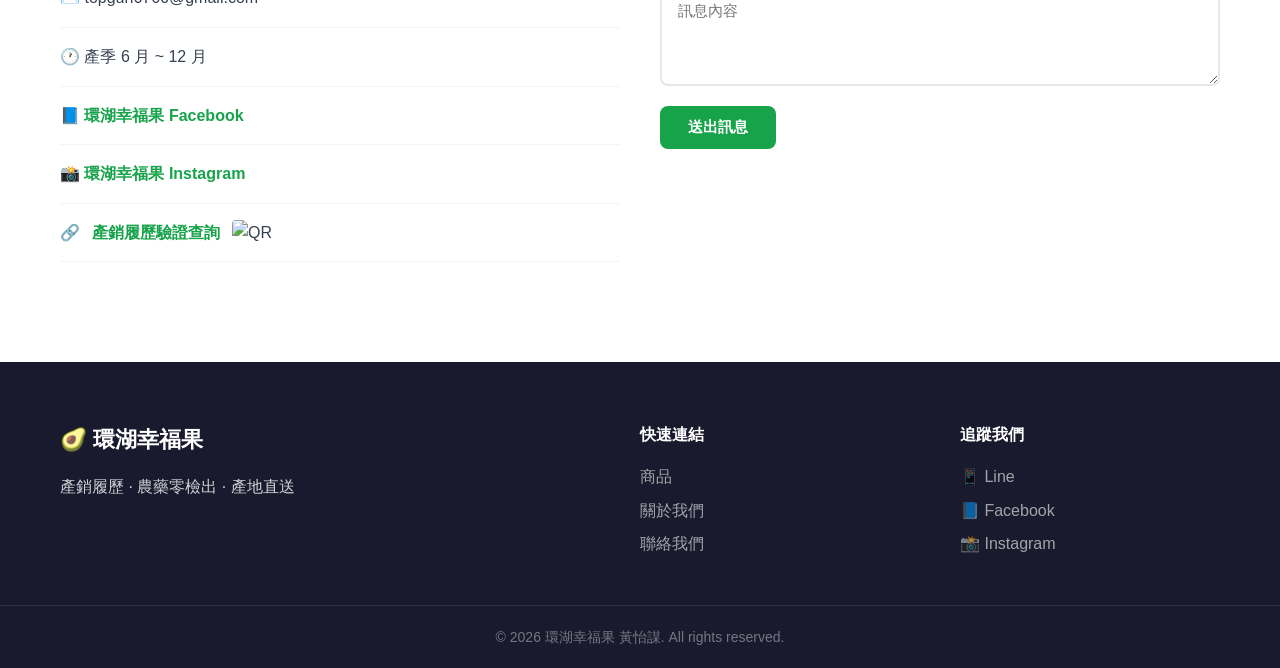
==== commit 20d3973a: "feat: 關於我們加入品牌地圖插圖" ====
--- a/index.html
+++ b/index.html
@@ -70,12 +70,11 @@
             <div class="stat"><span class="stat-num">🥑</span><span>鮮果直送</span></div>
           </div>
         </div>
-        <div class="about-image">
-          <div class="img-placeholder" style="flex-direction:column;gap:16px;font-size:24px;text-align:center;padding:20px">
-            <div style="font-size:60px">🥑🌳</div>
-            <div style="font-size:14px;color:var(--green-800)">產銷履歷驗證</div>
-            <img src="https://api.qrserver.com/v1/create-qr-code/?size=180x180&data=https://qrc.afa.gov.tw/blog/0501006032" alt="產銷履歷QR Code" style="border-radius:8px;background:white;padding:8px">
-            <div style="font-size:12px;color:var(--green-700)">掃碼查詢產銷履歷</div>
+        <div class="about-image" style="display:flex;flex-direction:column;gap:20px;align-items:center">
+          <img src="assets/map.jpg" alt="大內環湖幸福果樂園地圖" style="width:100%;max-width:400px;border-radius:var(--radius);box-shadow:var(--shadow)">
+          <div class="img-placeholder" style="flex-direction:column;gap:12px;font-size:24px;text-align:center;padding:15px;width:100%;max-width:240px;height:auto">
+            <div style="font-size:13px;color:var(--green-800);font-weight:700">掃碼查驗 產銷履歷</div>
+            <img src="https://api.qrserver.com/v1/create-qr-code/?size=120x120&data=https://qrc.afa.gov.tw/blog/0501006032" alt="產銷履歷QR Code" style="border-radius:8px;background:white;padding:6px;width:120px;height:120px">
           </div>
         </div>
       </div>
@@ -102,7 +101,7 @@
             <img src="https://api.qrserver.com/v1/create-qr-code/?size=60x60&data=https://qrc.afa.gov.tw/blog/0501006032" alt="QR" style="border-radius:4px">
           </div>
         </div>
-        <form class="contact-form" id="contactForm">
+        <form class="contact-form" id="contactForm" onsubmit="handleContact(event)">
           <input type="text" placeholder="您的姓名" required>
           <input type="email" placeholder="電子郵件" required>
           <textarea placeholder="訊息內容" rows="4" required></textarea>
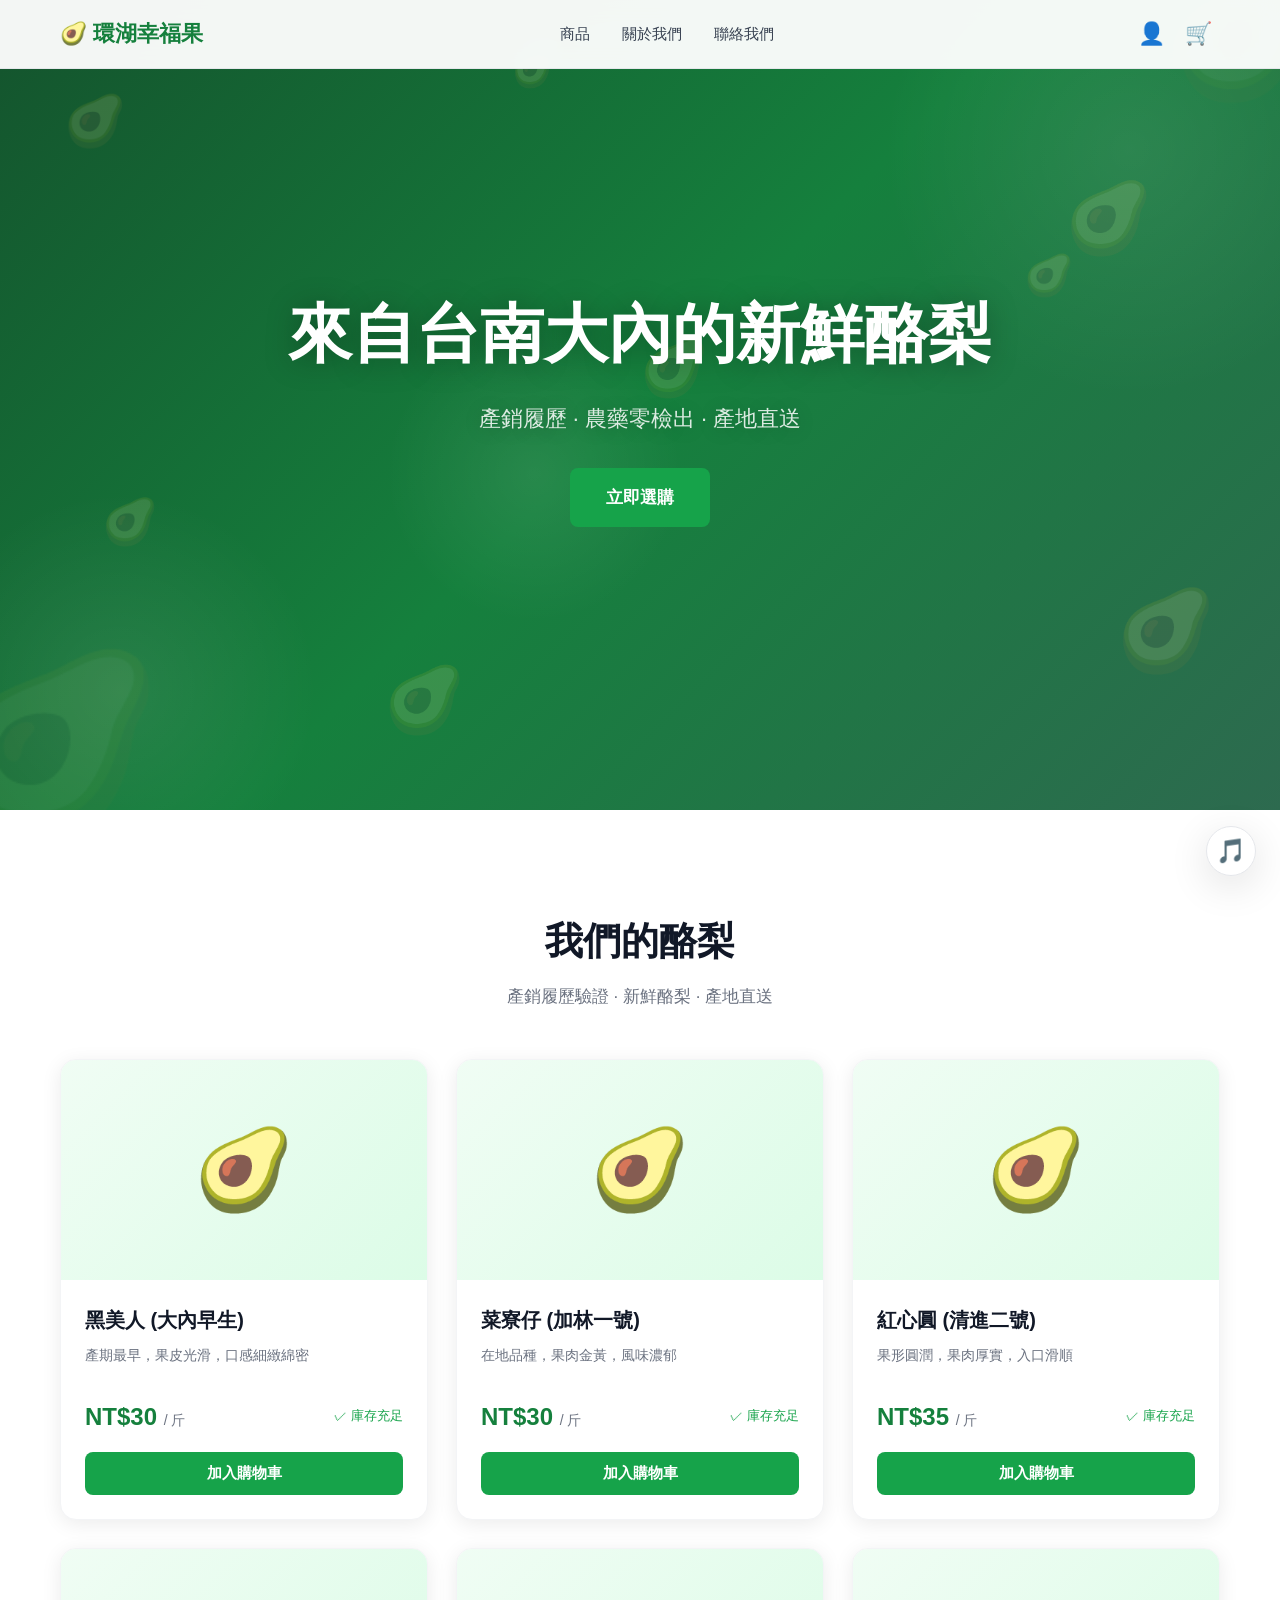
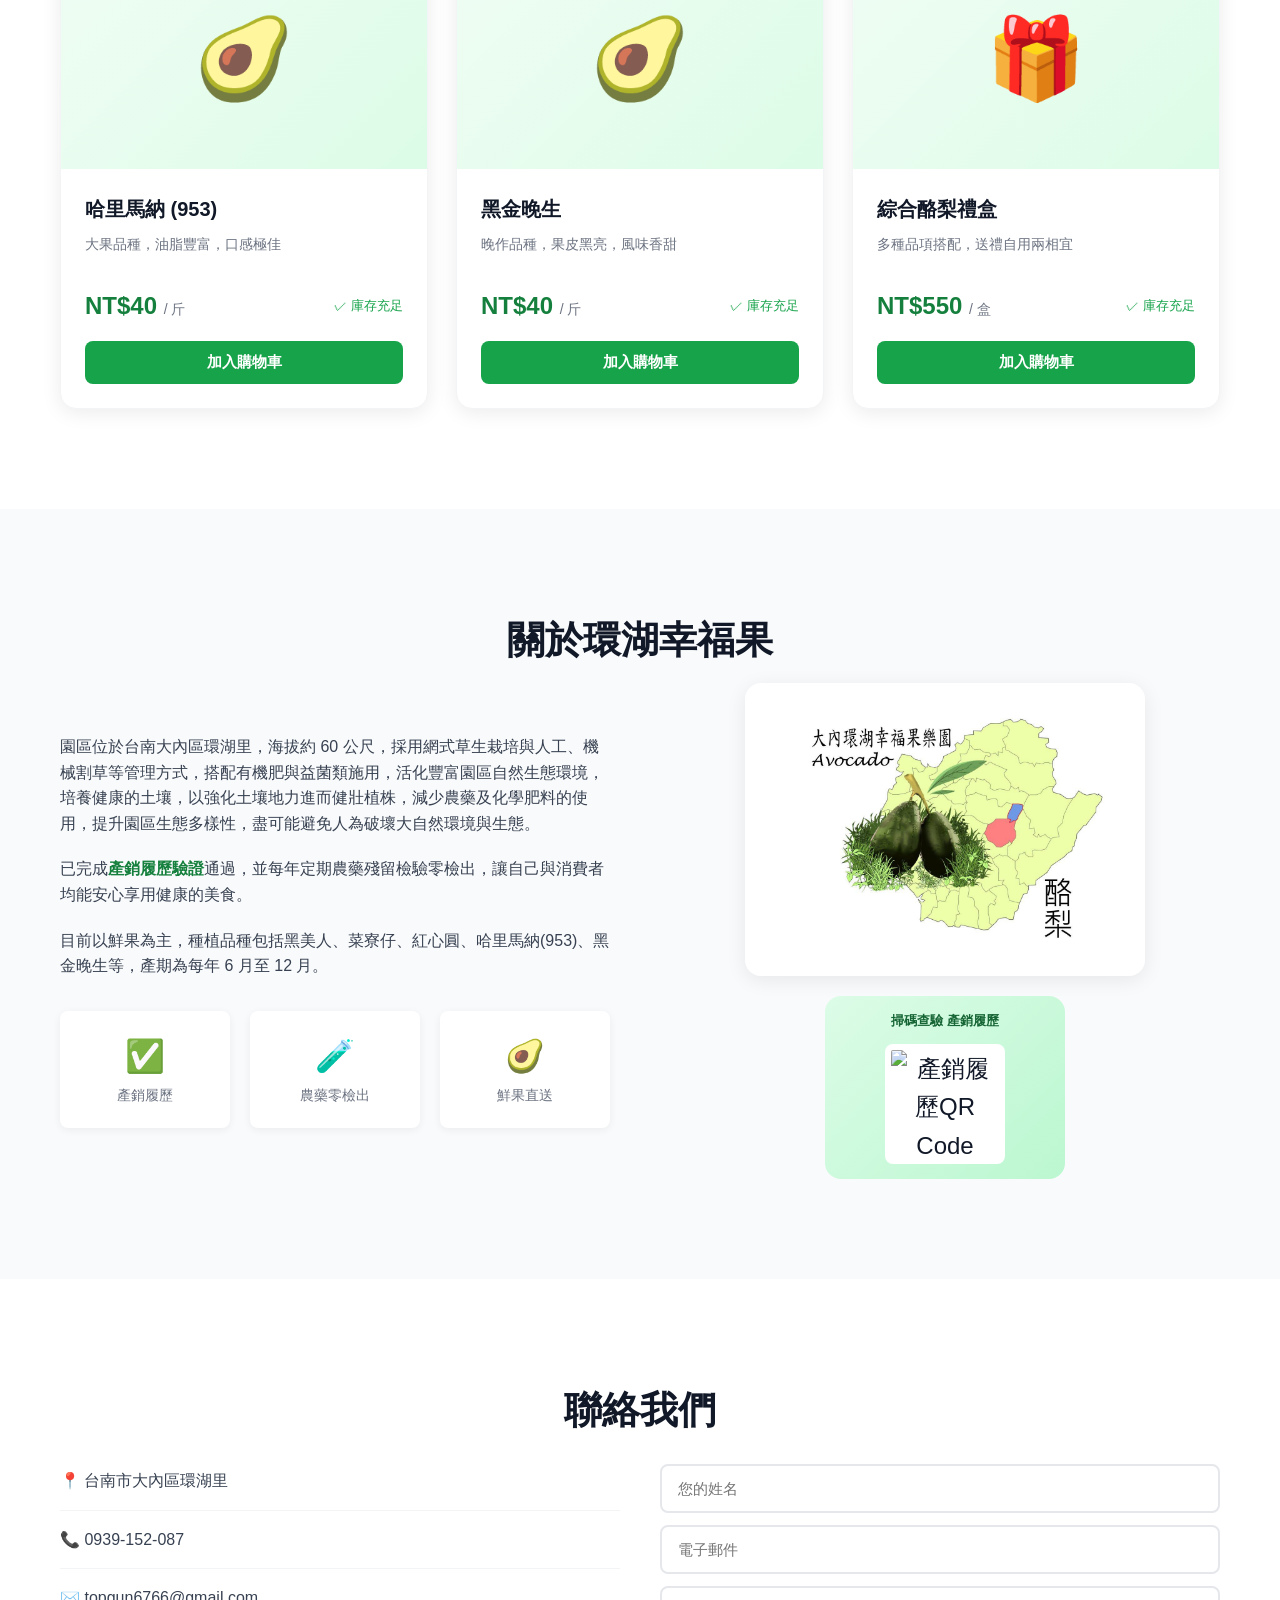
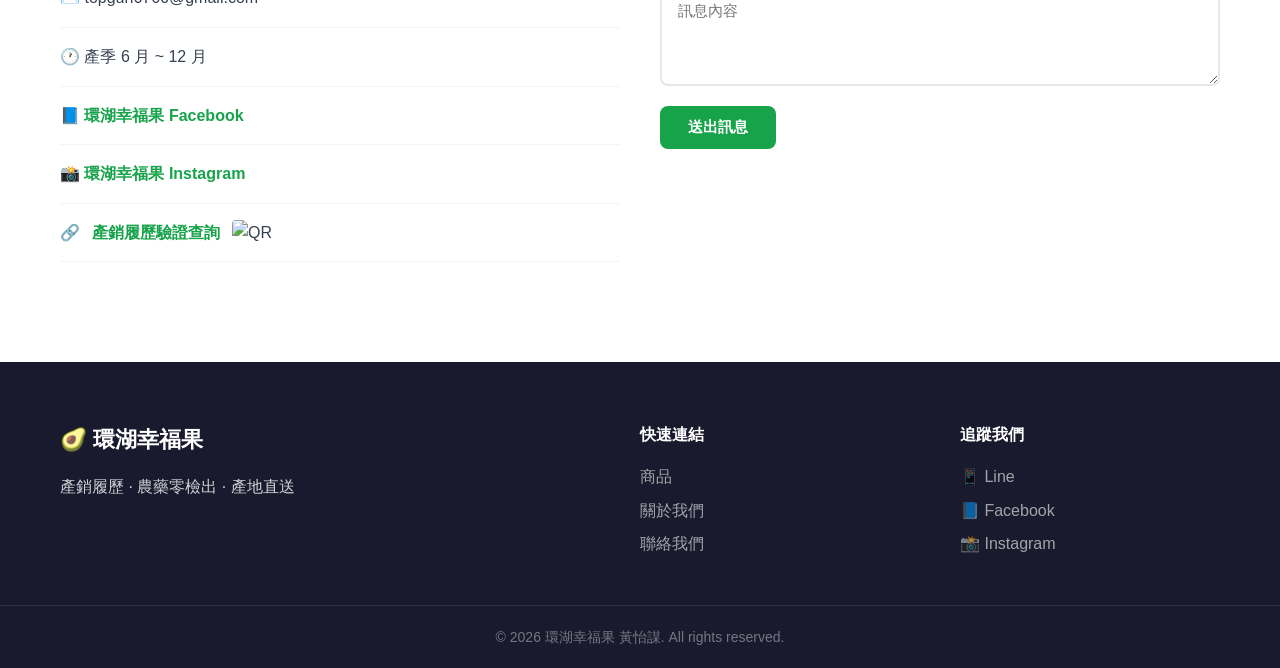
==== commit 4b6b7e0f: "feat: 加入背景音樂與播放控制" ====
--- a/index.html
+++ b/index.html
@@ -222,6 +222,10 @@
 
   <div class="toast" id="toast"></div>
 
+  <!-- 背景音樂 -->
+  <audio id="bgMusic" loop src="assets/bg.mp3"></audio>
+  <button id="musicToggle" class="music-toggle-btn" type="button" onclick="toggleMusic()">🎵</button>
+
   <script src="js/app.js"></script>
 </body>
 </html>
--- a/css/style.css
+++ b/css/style.css
@@ -685,3 +685,36 @@
   .img-placeholder { height: 250px; }
   .modal { padding: 24px; }
 }
+
+.music-toggle-btn {
+  position: fixed;
+  bottom: 24px;
+  right: 24px;
+  width: 50px;
+  height: 50px;
+  border-radius: 50%;
+  background: var(--white);
+  box-shadow: var(--shadow-lg);
+  border: 1px solid var(--gray-200);
+  font-size: 24px;
+  cursor: pointer;
+  display: flex;
+  align-items: center;
+  justify-content: center;
+  z-index: 1500;
+  transition: all 0.3s;
+}
+.music-toggle-btn:hover {
+  transform: scale(1.1);
+  box-shadow: 0 10px 25px rgba(0,0,0,0.15);
+}
+.music-toggle-btn.playing {
+  animation: musicRotate 4s linear infinite;
+  background: var(--green-100);
+  border-color: var(--green-500);
+}
+@keyframes musicRotate {
+  0% { transform: rotate(0deg) scale(1); }
+  50% { transform: rotate(180deg) scale(1.1); }
+  100% { transform: rotate(360deg) scale(1); }
+}
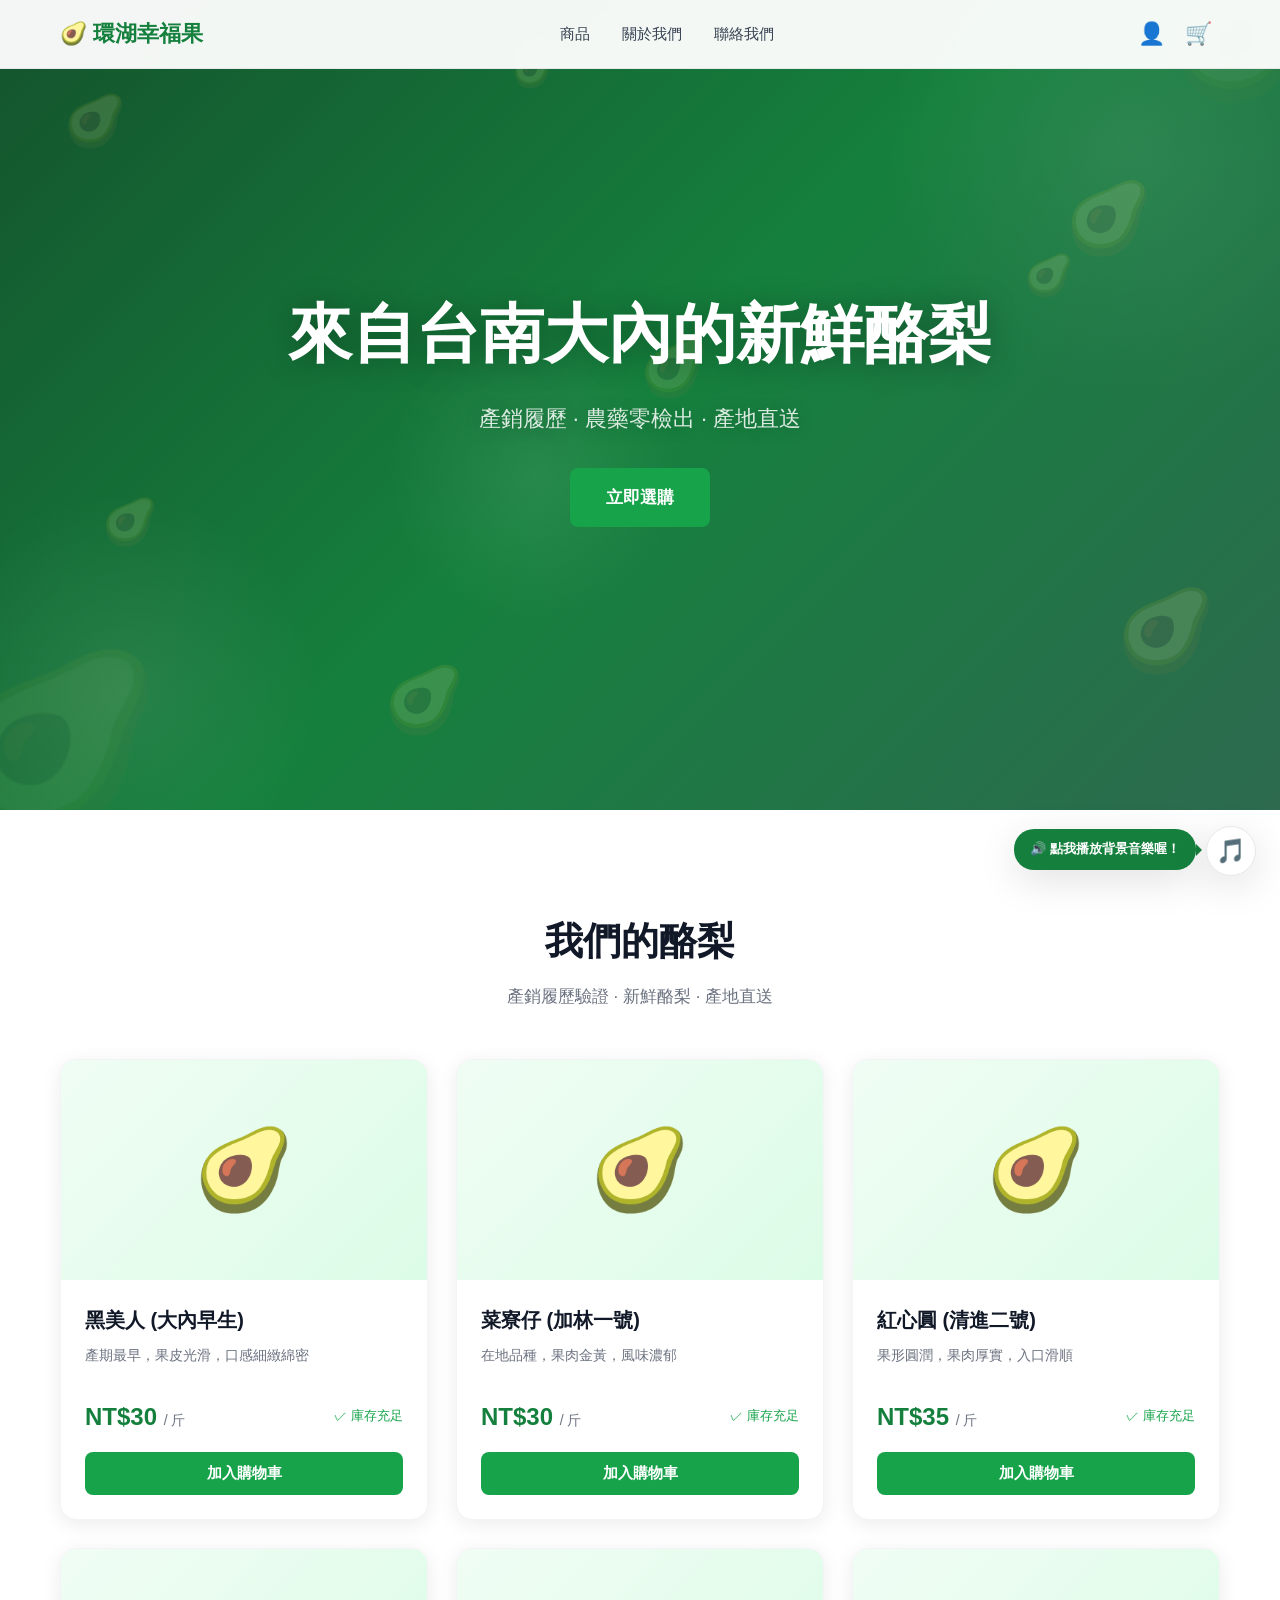
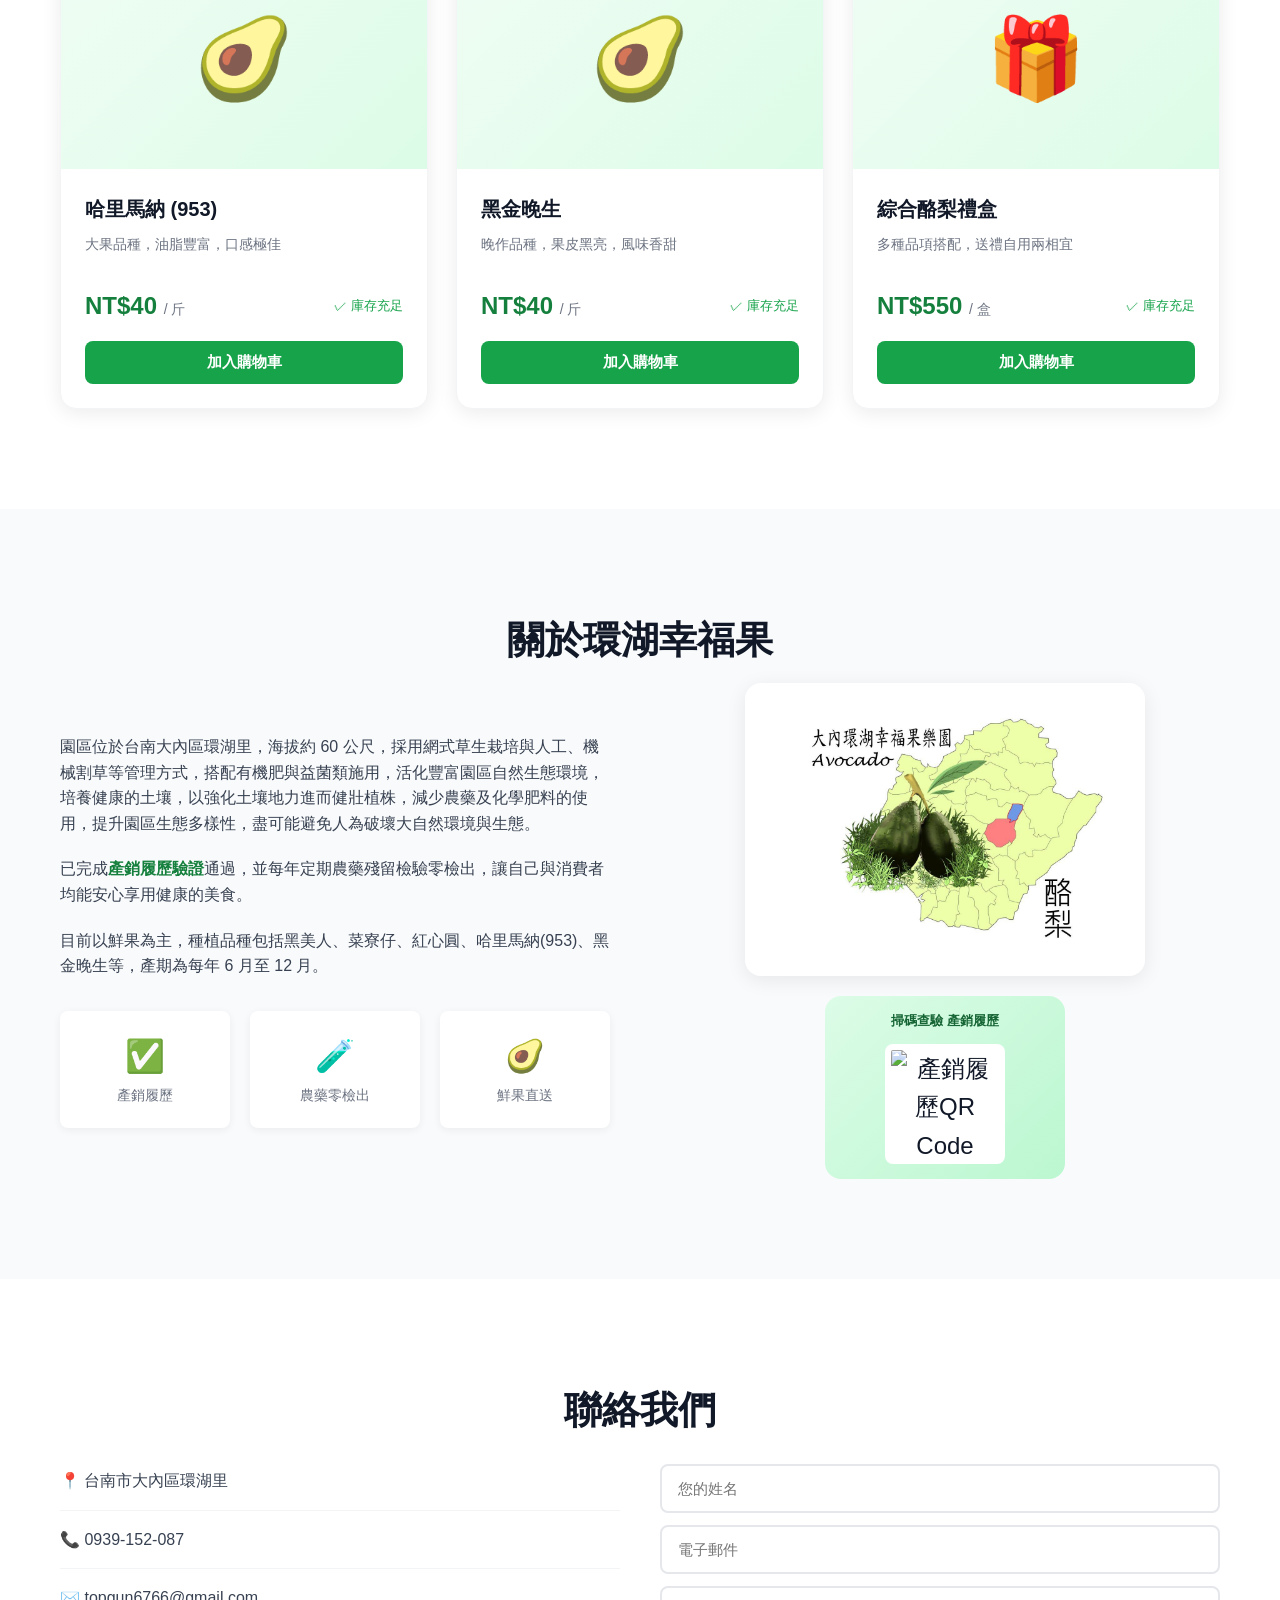
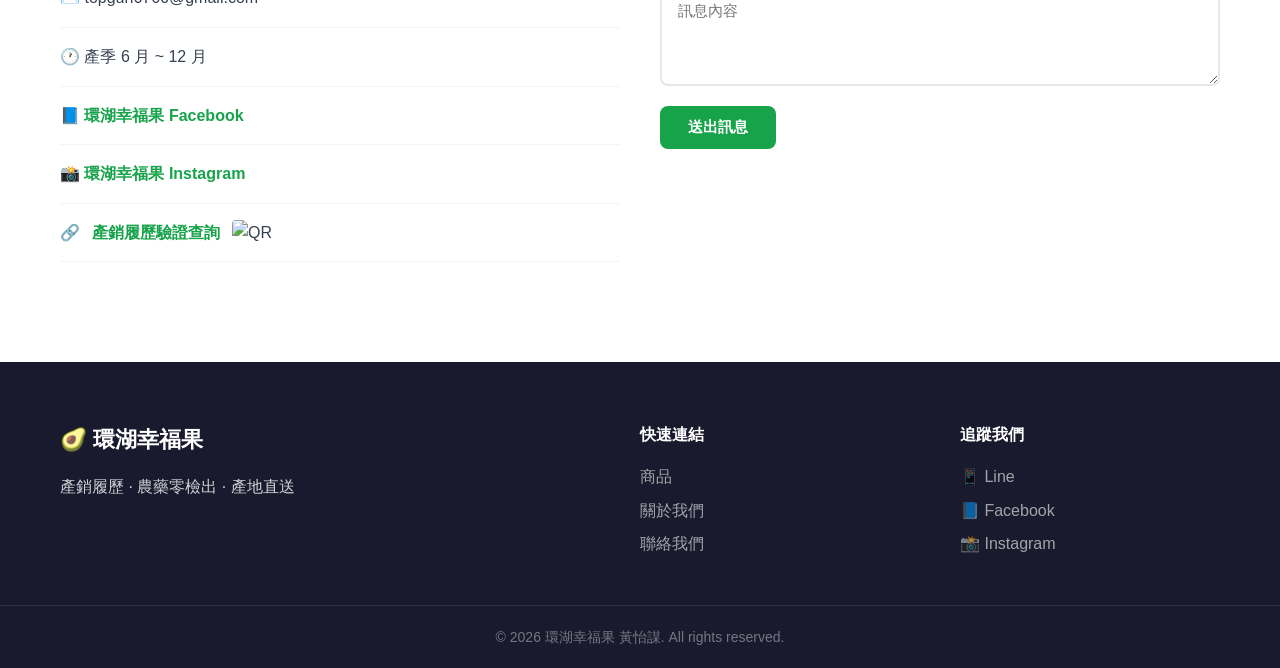
==== commit b05ab763: "feat: 加入背景音樂提示泡泡" ====
--- a/index.html
+++ b/index.html
@@ -224,6 +224,7 @@
 
   <!-- 背景音樂 -->
   <audio id="bgMusic" loop src="assets/bg.mp3"></audio>
+  <div id="musicTooltip" class="music-tooltip">🔊 點我播放背景音樂喔！</div>
   <button id="musicToggle" class="music-toggle-btn" type="button" onclick="toggleMusic()">🎵</button>
 
   <script src="js/app.js"></script>
--- a/css/style.css
+++ b/css/style.css
@@ -718,3 +718,38 @@
   50% { transform: rotate(180deg) scale(1.1); }
   100% { transform: rotate(360deg) scale(1); }
 }
+
+.music-tooltip {
+  position: fixed;
+  bottom: 30px;
+  right: 84px;
+  background: var(--green-700);
+  color: var(--white);
+  padding: 10px 16px;
+  border-radius: 20px;
+  font-size: 13px;
+  font-weight: 600;
+  box-shadow: var(--shadow-lg);
+  z-index: 1500;
+  pointer-events: none;
+  animation: tooltipBounce 2s infinite;
+  white-space: nowrap;
+  transition: opacity 0.5s;
+}
+.music-tooltip::after {
+  content: '';
+  position: absolute;
+  top: 50%;
+  right: -6px;
+  transform: translateY(-50%);
+  border-width: 6px 0 6px 6px;
+  border-style: solid;
+  border-color: transparent transparent transparent var(--green-700);
+}
+@keyframes tooltipBounce {
+  0%, 100% { transform: translateX(0); }
+  50% { transform: translateX(-6px); }
+}
+.music-tooltip.fade-out {
+  opacity: 0;
+}
